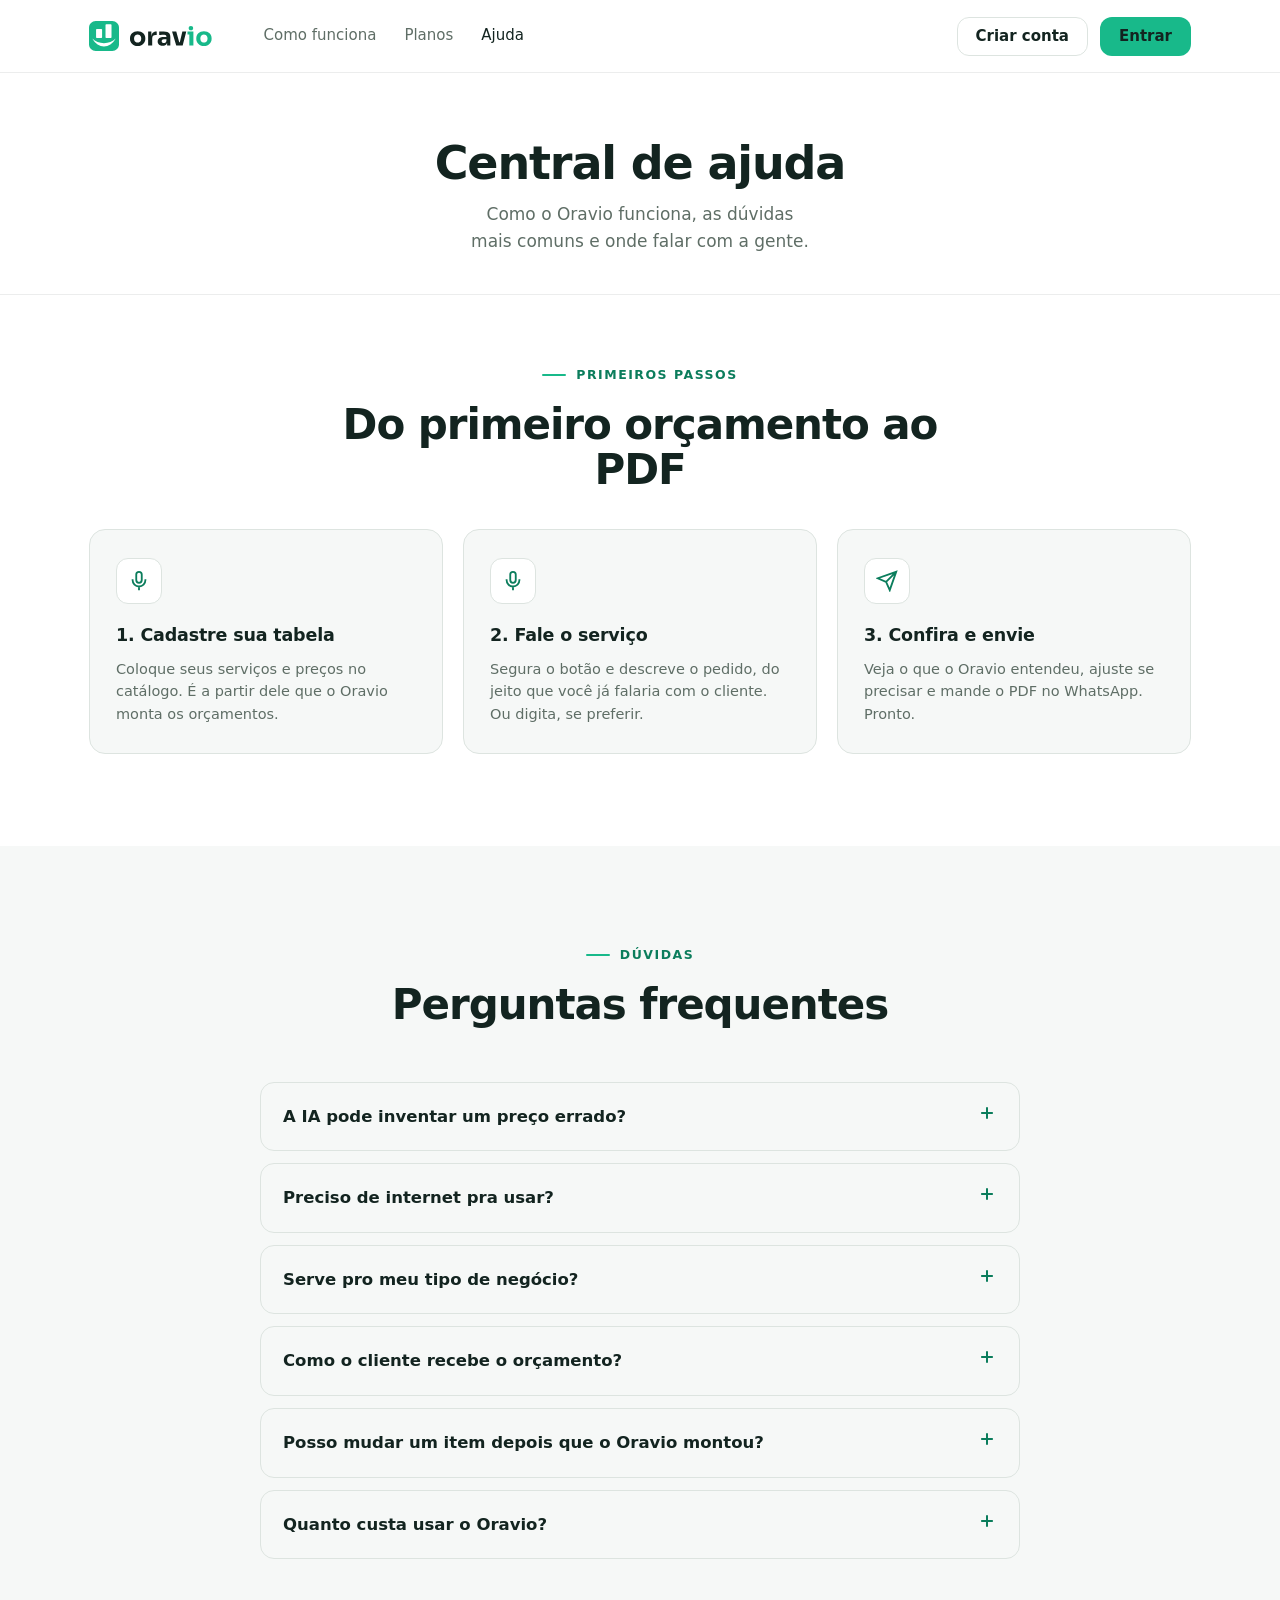
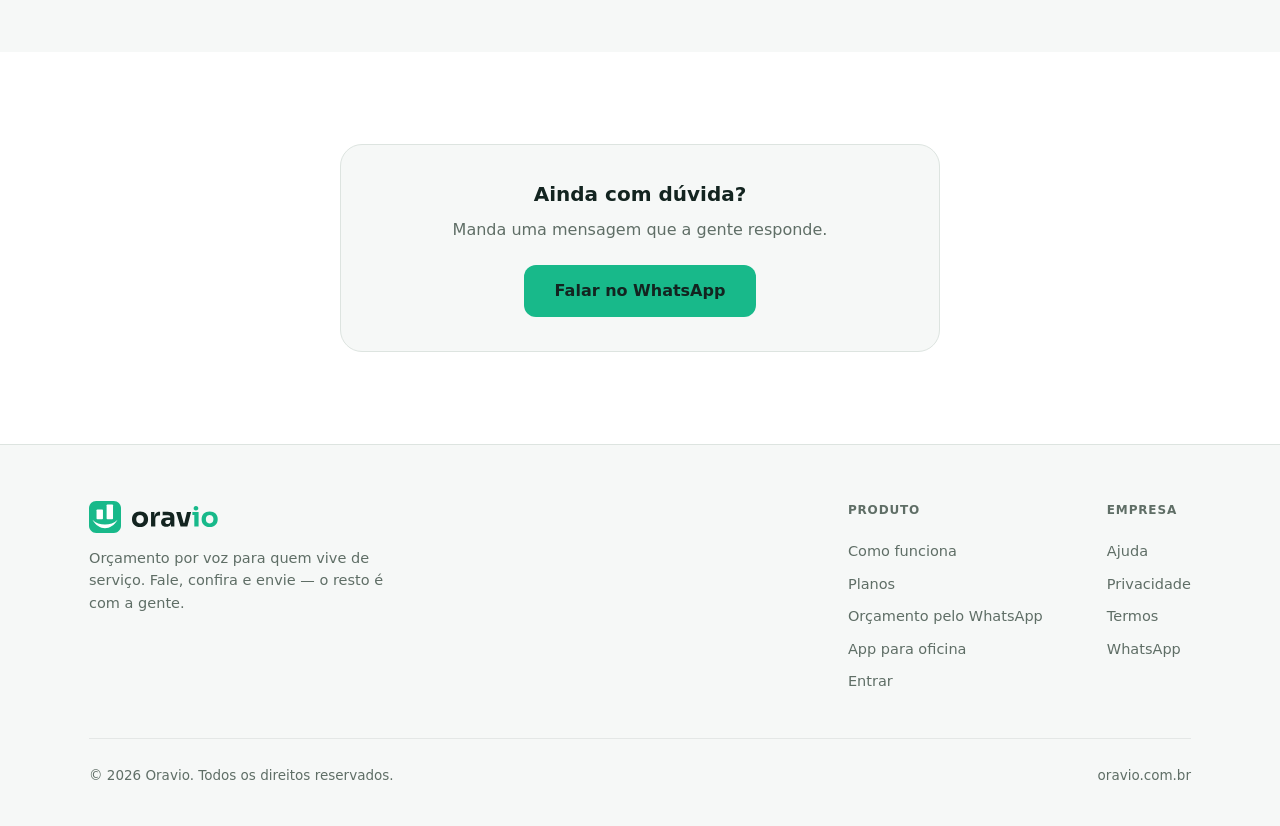
==== ajuda.html @ 2594b2bf "Guia 2: app de orçamento para oficina mecânica Segundo artigo, mirando a busca "app de orçamento par" ====
<!DOCTYPE html>
<html lang="pt-BR">
<head>
<meta charset="UTF-8">
<meta name="viewport" content="width=device-width, initial-scale=1.0">
<title>Ajuda — Oravio</title>
<link rel="icon" href="/favicon.ico" sizes="48x48">
<link rel="icon" href="/favicon.svg" type="image/svg+xml">
<link rel="apple-touch-icon" href="/apple-touch-icon.png">
<meta name="color-scheme" content="light dark">
<meta name="theme-color" content="#ffffff" media="(prefers-color-scheme: light)">
<meta name="theme-color" content="#0b100e" media="(prefers-color-scheme: dark)">
<meta name="description" content="Central de ajuda do Oravio: como funciona, dúvidas comuns e como falar com a gente.">
<meta property="og:title" content="Ajuda — Oravio">
<meta property="og:description" content="Como funciona, dúvidas comuns e como falar com a gente.">
<meta property="og:url" content="https://oravio.com.br/ajuda.html">
<meta property="og:type" content="website">
<meta property="og:locale" content="pt_BR">
<meta property="og:site_name" content="Oravio">
<meta property="og:image" content="https://oravio.com.br/og-oravio.jpg?v=4">
<meta property="og:image:type" content="image/jpeg">
<meta property="og:image:width" content="1200">
<meta property="og:image:height" content="630">
<meta property="og:image:alt" content="Oravio: seu orçamento pronto antes do cliente ir embora. Ao lado, o app no celular e no notebook">
<meta name="twitter:card" content="summary_large_image">
<link rel="canonical" href="https://oravio.com.br/ajuda.html">
<link rel="preload" href="fonts/sora-latin.woff2" as="font" type="font/woff2" crossorigin>
<link rel="stylesheet" href="estilo.css">
<!-- Medição de visitas (Umami, sem cookies). O ID não é segredo. Toques nos botões: medicao.js. -->
<script defer src="https://cloud.umami.is/script.js" data-website-id="9f0b3a62-4182-475e-bf6d-a09412da9a50" data-domains="oravio.com.br,www.oravio.com.br"></script>
</head>
<body>
<header class="nav">
  <div class="wrap nav-inner">
    <a href="index.html" class="brand" aria-label="Oravio"><svg width="30" height="30" viewBox="0 0 512 512" aria-hidden="true"><path d="M 115.2 0 L 396.8 0 C 460.5056 0 512 51.4944 512 115.2 L 512 396.8 C 512 460.5056 460.5056 512 396.8 512 L 115.2 512 C 51.4944 512 0 460.5056 0 396.8 L 0 115.2 C 0 51.4944 51.4944 0 115.2 0 Z" fill="#18b98a"></path><rect x="120.7" y="137.2" width="102.6" height="153.6" rx="12" fill="#ffffff"></rect><rect x="281.8" y="54.5" width="102.6" height="236.2" rx="12" fill="#ffffff"></rect><path d="M56 299 C156 480 356 480 456 299 C356 404 156 404 56 299 Z" fill="#ffffff"></path></svg> <svg viewBox="77 465 248.181 60.823" width="81.6" height="20" fill="none" aria-hidden="true"><path d="M100.233 480.592C103.887 480.592 107.129 481.184 109.959 482.367C112.841 483.499 115.285 485.068 117.292 487.075C119.299 489.082 120.842 491.424 121.923 494.1C123.003 496.724 123.544 499.503 123.544 502.436V504.211C123.544 507.093 123.029 509.846 122 512.471C120.971 515.043 119.453 517.333 117.446 519.34C115.491 521.347 113.072 522.942 110.19 524.126C107.309 525.258 103.99 525.823 100.233 525.823C96.5285 525.823 93.2351 525.258 90.3535 524.126C87.4719 522.942 85.0274 521.347 83.0205 519.34C81.0653 517.333 79.5731 515.043 78.5439 512.471C77.5148 509.846 77 507.093 77 504.211V502.436C77 499.503 77.5148 496.724 78.5439 494.1C79.6246 491.424 81.168 489.082 83.1748 487.075C85.2331 485.068 87.7034 483.499 90.585 482.367C93.4666 481.184 96.6828 480.592 100.233 480.592ZM100.233 491.012C97.9693 491.012 96.0138 491.552 94.3672 492.633C92.7205 493.713 91.4598 495.181 90.585 497.033C89.7617 498.834 89.3496 500.944 89.3496 503.362C89.3496 505.626 89.7617 507.685 90.585 509.537C91.4083 511.39 92.6434 512.83 94.29 513.859C95.9367 514.889 97.9178 515.403 100.233 515.403C102.652 515.403 104.659 514.889 106.254 513.859C107.849 512.83 109.059 511.39 109.882 509.537C110.757 507.685 111.194 505.626 111.194 503.362C111.194 500.944 110.757 498.834 109.882 497.033C109.007 495.181 107.746 493.713 106.1 492.633C104.504 491.552 102.549 491.012 100.233 491.012Z" fill="currentColor" fill-rule="evenodd" clip-rule="evenodd"></path><path d="M179.71 481.363C184.032 481.363 187.661 481.981 190.594 483.216C193.578 484.451 195.842 486.329 197.386 488.851C198.929 491.321 199.701 494.511 199.701 498.422V524.357H189.898V516.205C189.554 517.292 189.117 518.285 188.586 519.186C187.454 521.192 185.859 522.736 183.801 523.816C181.794 524.897 179.324 525.438 176.391 525.438C173.355 525.437 170.679 524.897 168.363 523.816C166.099 522.736 164.324 521.192 163.037 519.186C161.751 517.127 161.107 514.683 161.107 511.853C161.107 508.765 161.906 506.243 163.501 504.288C165.096 502.281 167.334 500.815 170.216 499.889C173.097 498.911 176.416 498.422 180.173 498.422H187.814V498.268C187.814 496.106 187.3 494.486 186.271 493.405C185.241 492.325 183.595 491.784 181.331 491.784C180.199 491.784 178.706 491.81 176.854 491.861C175.001 491.913 173.097 491.99 171.142 492.093C169.186 492.196 167.411 492.298 165.816 492.401V481.981C167 481.879 168.389 481.776 169.984 481.673C171.579 481.57 173.226 481.492 174.924 481.44C176.622 481.389 178.218 481.363 179.71 481.363ZM180.096 505.292C177.934 505.292 176.262 505.832 175.078 506.913C173.946 507.942 173.381 509.357 173.381 511.158C173.381 512.856 173.946 514.246 175.078 515.326C176.262 516.355 177.934 516.87 180.096 516.87C181.485 516.87 182.72 516.638 183.801 516.175C184.933 515.66 185.859 514.811 186.579 513.628C187.299 512.444 187.712 510.798 187.814 508.688V505.292H180.096Z" fill="currentColor" fill-rule="evenodd" clip-rule="evenodd"></path><path d="M158.252 492.17H155.165C151.769 492.17 149.144 493.096 147.292 494.948C145.439 496.749 144.513 499.375 144.513 502.822V524.357H132.163V482.059H141.966V496.02C142.435 492.034 143.619 488.821 145.517 486.381C148.09 483.139 151.795 481.519 156.632 481.519H158.252V492.17Z" fill="currentColor"></path><path d="M226.687 514.091H228.513L236.287 482.059H248.174L237.213 524.357H217.607L204.949 482.059H217.685L226.687 514.091Z" fill="currentColor"></path><path d="M301.87 480.592C305.524 480.592 308.766 481.184 311.596 482.367C314.477 483.499 316.922 485.068 318.929 487.075C320.936 489.082 322.479 491.424 323.56 494.1C324.64 496.724 325.181 499.503 325.181 502.436V504.211C325.181 507.093 324.666 509.846 323.637 512.471C322.608 515.043 321.09 517.333 319.083 519.34C317.128 521.347 314.709 522.942 311.827 524.126C308.946 525.258 305.626 525.823 301.87 525.823C298.165 525.823 294.872 525.258 291.99 524.126C289.109 522.942 286.664 521.347 284.657 519.34C282.702 517.333 281.21 515.043 280.181 512.471C279.151 509.846 278.637 507.093 278.637 504.211V502.436C278.637 499.503 279.152 496.724 280.181 494.1C281.261 491.424 282.805 489.082 284.812 487.075C286.87 485.068 289.34 483.499 292.222 482.367C295.103 481.184 298.32 480.592 301.87 480.592ZM296.004 492.633C297.651 491.552 299.606 491.012 301.87 491.012C304.186 491.012 306.141 491.552 307.736 492.633C309.383 493.713 310.644 495.181 311.519 497.033C312.393 498.834 312.831 500.944 312.831 503.362C312.831 505.626 312.393 507.685 311.519 509.537C310.695 511.39 309.486 512.83 307.891 513.859C306.295 514.888 304.289 515.403 301.87 515.403C299.555 515.403 297.573 514.889 295.927 513.859C294.28 512.83 293.045 511.39 292.222 509.537C291.398 507.685 290.987 505.626 290.987 503.362C290.987 500.944 291.398 498.834 292.222 497.033C293.096 495.181 294.357 493.713 296.004 492.633Z" fill="#18b98a" fill-rule="evenodd" clip-rule="evenodd"></path><path d="M269.839 524.357H257.489V491.167H251.854V482.059H269.839V524.357Z" fill="#18b98a"></path><path d="M262.274 465C264.59 465 266.289 465.618 267.369 466.853C268.501 468.036 269.067 469.58 269.067 471.483C269.067 473.336 268.501 474.88 267.369 476.115C266.289 477.299 264.59 477.891 262.274 477.891C259.959 477.891 258.235 477.299 257.103 476.115C256.022 474.88 255.481 473.336 255.481 471.483C255.482 469.58 256.022 468.036 257.103 466.853C258.235 465.618 259.959 465 262.274 465Z" fill="#18b98a"></path></svg></a>
    <nav class="nav-links" aria-label="Principal">
      <a href="index.html#passos">Como funciona</a>
      <a href="planos.html">Planos</a>
      <a href="ajuda.html" aria-current="page">Ajuda</a>
    </nav>
    <div class="nav-cta">
      <a data-track="cta-signup" href="https://app.oravio.com.br/cadastro" class="btn btn-ghost nav-criar">Criar conta</a>
      <a href="https://app.oravio.com.br" class="btn btn-primary">Entrar</a>
      <button class="hamburger" id="ham" aria-label="Abrir menu"><span></span><span></span><span></span></button>
    </div>
  </div>
  <!-- Mesmo menu da página principal. O "Criar conta" fica no fim dele porque aqui,
       diferente da principal, não há botão de cadastro no meio da página. -->
  <div class="mobile-menu" id="mob">
    <a href="index.html#passos">Como funciona</a>
    <a href="planos.html">Planos</a>
    <a href="ajuda.html">Ajuda</a>
    <a href="https://app.oravio.com.br/privacidade">Privacidade</a>
    <a href="https://app.oravio.com.br/termos">Termos</a>
    <a data-track="cta-signup" href="https://app.oravio.com.br/cadastro" class="btn btn-primary">Criar conta</a>
  </div>
</header>
<section class="page-top">
  <div class="wrap">
    <h1>Central de ajuda</h1>
    <p>Como o Oravio funciona, as dúvidas mais comuns e onde falar com a gente.</p>
  </div>
</section>

<section class="band" style="padding-top:6.4rem">
  <div class="wrap">
    <div class="band-head" style="margin-bottom:3.6rem">
      <span class="kicker">Primeiros passos</span>
      <h2>Do primeiro orçamento ao PDF</h2>
    </div>
    <div class="features">
      <div class="feat">
        <div class="ic"><svg width="22" height="22" viewBox="0 0 24 24" fill="none" stroke="currentColor" stroke-width="2"><path d="M12 2a3 3 0 0 0-3 3v6a3 3 0 0 0 6 0V5a3 3 0 0 0-3-3z"/><path d="M19 10v1a7 7 0 0 1-14 0v-1M12 18v4"/></svg></div>
        <h3>1. Cadastre sua tabela</h3>
        <p>Coloque seus serviços e preços no catálogo. É a partir dele que o Oravio monta os orçamentos.</p>
      </div>
      <div class="feat">
        <div class="ic"><svg width="22" height="22" viewBox="0 0 24 24" fill="none" stroke="currentColor" stroke-width="2"><path d="M12 2a3 3 0 0 0-3 3v6a3 3 0 0 0 6 0V5a3 3 0 0 0-3-3z"/><path d="M19 10v1a7 7 0 0 1-14 0v-1M12 18v4"/></svg></div>
        <h3>2. Fale o serviço</h3>
        <p>Segura o botão e descreve o pedido, do jeito que você já falaria com o cliente. Ou digita, se preferir.</p>
      </div>
      <div class="feat">
        <div class="ic"><svg width="22" height="22" viewBox="0 0 24 24" fill="none" stroke="currentColor" stroke-width="2"><path d="M22 2 11 13M22 2l-7 20-4-9-9-4z"/></svg></div>
        <h3>3. Confira e envie</h3>
        <p>Veja o que o Oravio entendeu, ajuste se precisar e mande o PDF no WhatsApp. Pronto.</p>
      </div>
    </div>
  </div>
</section>

<section class="band" style="background:var(--surface-alt);border-top:1px solid var(--surface-alt);border-bottom:1px solid var(--surface-alt)">
  <div class="wrap">
    <div class="band-head">
      <span class="kicker">Dúvidas</span>
      <h2>Perguntas frequentes</h2>
    </div>
    <div class="faq">
      <details>
        <summary>A IA pode inventar um preço errado?<span class="chev"><svg width="20" height="20" viewBox="0 0 24 24" fill="none" stroke="currentColor" stroke-width="2.4"><path d="M12 5v14M5 12h14"/></svg></span></summary>
        <div class="ans">Não. O Oravio só usa os valores da sua tabela de preços. Ele casa cada item do que você falou com o que está cadastrado — e mostra tudo pra você conferir antes de salvar. O preço quem manda é você.</div>
      </details>
      <details>
        <summary>Preciso de internet pra usar?<span class="chev"><svg width="20" height="20" viewBox="0 0 24 24" fill="none" stroke="currentColor" stroke-width="2.4"><path d="M12 5v14M5 12h14"/></svg></span></summary>
        <div class="ans">Dá pra montar e salvar o orçamento mesmo sem sinal — por exemplo, na casa do cliente. Quando a internet volta, o Oravio sincroniza sozinho.</div>
      </details>
      <details>
        <summary>Serve pro meu tipo de negócio?<span class="chev"><svg width="20" height="20" viewBox="0 0 24 24" fill="none" stroke="currentColor" stroke-width="2.4"><path d="M12 5v14M5 12h14"/></svg></span></summary>
        <div class="ans">Se você faz orçamento com tabela de preços, serve. Locação, oficina, clínica, salão, assistência técnica e por aí vai — o Oravio não é preso a um único ramo.</div>
      </details>
      <details>
        <summary>Como o cliente recebe o orçamento?<span class="chev"><svg width="20" height="20" viewBox="0 0 24 24" fill="none" stroke="currentColor" stroke-width="2.4"><path d="M12 5v14M5 12h14"/></svg></span></summary>
        <div class="ans">De dois jeitos, e você escolhe: um PDF com a logo e os dados do seu negócio, pronto pra mandar no WhatsApp — ou um link que ele abre direto no navegador, sem instalar nada. Nada de print de tela. Se você cadastrar sua chave PIX, os dois já levam o QR Code pra ele pagar. E pelo link ele aceita o orçamento ali mesmo; você vê no app quando ele abriu e quando aceitou.</div>
      </details>
      <details>
        <summary>Posso mudar um item depois que o Oravio montou?<span class="chev"><svg width="20" height="20" viewBox="0 0 24 24" fill="none" stroke="currentColor" stroke-width="2.4"><path d="M12 5v14M5 12h14"/></svg></span></summary>
        <div class="ans">Pode. Dá pra corrigir a quantidade, trocar um item ou dar um desconto ali mesmo, na conversa, sem refazer o orçamento do zero.</div>
      </details>
      <details>
        <summary>Quanto custa usar o Oravio?<span class="chev"><svg width="20" height="20" viewBox="0 0 24 24" fill="none" stroke="currentColor" stroke-width="2.4"><path d="M12 5v14M5 12h14"/></svg></span></summary>
        <div class="ans">Para começar, nada: toda conta nova tem 7 dias de teste do plano Profissional, sem cartão. Depois, a conta passa para o plano Grátis, que tem limites menores, e nada é apagado. Os preços e limites de cada plano estão na página de <a href="planos.html">planos</a>.</div>
      </details>
    </div>
  </div>
</section>

<section class="band">
  <div class="wrap">
    <div class="help-contact">
      <h3>Ainda com dúvida?</h3>
      <p>Manda uma mensagem que a gente responde.</p>
      <a data-track="whatsapp" href="https://wa.me/558688197951?text=Oi%21%20Tenho%20uma%20d%C3%BAvida%20sobre%20o%20Oravio." class="btn btn-primary btn-lg">Falar no WhatsApp</a>
    </div>
  </div>
</section>
<footer>
  <div class="wrap">
    <div class="foot-grid">
      <div class="foot-brand">
        <a href="index.html" class="brand"><svg width="32" height="32" viewBox="0 0 512 512" aria-hidden="true"><path d="M 115.2 0 L 396.8 0 C 460.5056 0 512 51.4944 512 115.2 L 512 396.8 C 512 460.5056 460.5056 512 396.8 512 L 115.2 512 C 51.4944 512 0 460.5056 0 396.8 L 0 115.2 C 0 51.4944 51.4944 0 115.2 0 Z" fill="#18b98a"></path><rect x="120.7" y="137.2" width="102.6" height="153.6" rx="12" fill="#ffffff"></rect><rect x="281.8" y="54.5" width="102.6" height="236.2" rx="12" fill="#ffffff"></rect><path d="M56 299 C156 480 356 480 456 299 C356 404 156 404 56 299 Z" fill="#ffffff"></path></svg> <svg viewBox="77 465 248.181 60.823" width="85.7" height="21" fill="none" aria-hidden="true"><path d="M100.233 480.592C103.887 480.592 107.129 481.184 109.959 482.367C112.841 483.499 115.285 485.068 117.292 487.075C119.299 489.082 120.842 491.424 121.923 494.1C123.003 496.724 123.544 499.503 123.544 502.436V504.211C123.544 507.093 123.029 509.846 122 512.471C120.971 515.043 119.453 517.333 117.446 519.34C115.491 521.347 113.072 522.942 110.19 524.126C107.309 525.258 103.99 525.823 100.233 525.823C96.5285 525.823 93.2351 525.258 90.3535 524.126C87.4719 522.942 85.0274 521.347 83.0205 519.34C81.0653 517.333 79.5731 515.043 78.5439 512.471C77.5148 509.846 77 507.093 77 504.211V502.436C77 499.503 77.5148 496.724 78.5439 494.1C79.6246 491.424 81.168 489.082 83.1748 487.075C85.2331 485.068 87.7034 483.499 90.585 482.367C93.4666 481.184 96.6828 480.592 100.233 480.592ZM100.233 491.012C97.9693 491.012 96.0138 491.552 94.3672 492.633C92.7205 493.713 91.4598 495.181 90.585 497.033C89.7617 498.834 89.3496 500.944 89.3496 503.362C89.3496 505.626 89.7617 507.685 90.585 509.537C91.4083 511.39 92.6434 512.83 94.29 513.859C95.9367 514.889 97.9178 515.403 100.233 515.403C102.652 515.403 104.659 514.889 106.254 513.859C107.849 512.83 109.059 511.39 109.882 509.537C110.757 507.685 111.194 505.626 111.194 503.362C111.194 500.944 110.757 498.834 109.882 497.033C109.007 495.181 107.746 493.713 106.1 492.633C104.504 491.552 102.549 491.012 100.233 491.012Z" fill="currentColor" fill-rule="evenodd" clip-rule="evenodd"></path><path d="M179.71 481.363C184.032 481.363 187.661 481.981 190.594 483.216C193.578 484.451 195.842 486.329 197.386 488.851C198.929 491.321 199.701 494.511 199.701 498.422V524.357H189.898V516.205C189.554 517.292 189.117 518.285 188.586 519.186C187.454 521.192 185.859 522.736 183.801 523.816C181.794 524.897 179.324 525.438 176.391 525.438C173.355 525.437 170.679 524.897 168.363 523.816C166.099 522.736 164.324 521.192 163.037 519.186C161.751 517.127 161.107 514.683 161.107 511.853C161.107 508.765 161.906 506.243 163.501 504.288C165.096 502.281 167.334 500.815 170.216 499.889C173.097 498.911 176.416 498.422 180.173 498.422H187.814V498.268C187.814 496.106 187.3 494.486 186.271 493.405C185.241 492.325 183.595 491.784 181.331 491.784C180.199 491.784 178.706 491.81 176.854 491.861C175.001 491.913 173.097 491.99 171.142 492.093C169.186 492.196 167.411 492.298 165.816 492.401V481.981C167 481.879 168.389 481.776 169.984 481.673C171.579 481.57 173.226 481.492 174.924 481.44C176.622 481.389 178.218 481.363 179.71 481.363ZM180.096 505.292C177.934 505.292 176.262 505.832 175.078 506.913C173.946 507.942 173.381 509.357 173.381 511.158C173.381 512.856 173.946 514.246 175.078 515.326C176.262 516.355 177.934 516.87 180.096 516.87C181.485 516.87 182.72 516.638 183.801 516.175C184.933 515.66 185.859 514.811 186.579 513.628C187.299 512.444 187.712 510.798 187.814 508.688V505.292H180.096Z" fill="currentColor" fill-rule="evenodd" clip-rule="evenodd"></path><path d="M158.252 492.17H155.165C151.769 492.17 149.144 493.096 147.292 494.948C145.439 496.749 144.513 499.375 144.513 502.822V524.357H132.163V482.059H141.966V496.02C142.435 492.034 143.619 488.821 145.517 486.381C148.09 483.139 151.795 481.519 156.632 481.519H158.252V492.17Z" fill="currentColor"></path><path d="M226.687 514.091H228.513L236.287 482.059H248.174L237.213 524.357H217.607L204.949 482.059H217.685L226.687 514.091Z" fill="currentColor"></path><path d="M301.87 480.592C305.524 480.592 308.766 481.184 311.596 482.367C314.477 483.499 316.922 485.068 318.929 487.075C320.936 489.082 322.479 491.424 323.56 494.1C324.64 496.724 325.181 499.503 325.181 502.436V504.211C325.181 507.093 324.666 509.846 323.637 512.471C322.608 515.043 321.09 517.333 319.083 519.34C317.128 521.347 314.709 522.942 311.827 524.126C308.946 525.258 305.626 525.823 301.87 525.823C298.165 525.823 294.872 525.258 291.99 524.126C289.109 522.942 286.664 521.347 284.657 519.34C282.702 517.333 281.21 515.043 280.181 512.471C279.151 509.846 278.637 507.093 278.637 504.211V502.436C278.637 499.503 279.152 496.724 280.181 494.1C281.261 491.424 282.805 489.082 284.812 487.075C286.87 485.068 289.34 483.499 292.222 482.367C295.103 481.184 298.32 480.592 301.87 480.592ZM296.004 492.633C297.651 491.552 299.606 491.012 301.87 491.012C304.186 491.012 306.141 491.552 307.736 492.633C309.383 493.713 310.644 495.181 311.519 497.033C312.393 498.834 312.831 500.944 312.831 503.362C312.831 505.626 312.393 507.685 311.519 509.537C310.695 511.39 309.486 512.83 307.891 513.859C306.295 514.888 304.289 515.403 301.87 515.403C299.555 515.403 297.573 514.889 295.927 513.859C294.28 512.83 293.045 511.39 292.222 509.537C291.398 507.685 290.987 505.626 290.987 503.362C290.987 500.944 291.398 498.834 292.222 497.033C293.096 495.181 294.357 493.713 296.004 492.633Z" fill="#18b98a" fill-rule="evenodd" clip-rule="evenodd"></path><path d="M269.839 524.357H257.489V491.167H251.854V482.059H269.839V524.357Z" fill="#18b98a"></path><path d="M262.274 465C264.59 465 266.289 465.618 267.369 466.853C268.501 468.036 269.067 469.58 269.067 471.483C269.067 473.336 268.501 474.88 267.369 476.115C266.289 477.299 264.59 477.891 262.274 477.891C259.959 477.891 258.235 477.299 257.103 476.115C256.022 474.88 255.481 473.336 255.481 471.483C255.482 469.58 256.022 468.036 257.103 466.853C258.235 465.618 259.959 465 262.274 465Z" fill="#18b98a"></path></svg></a>
        <p>Orçamento por voz para quem vive de serviço. Fale, confira e envie — o resto é com a gente.</p>
      </div>
      <div class="foot-cols">
        <div class="foot-col">
          <h4>Produto</h4>
          <a href="index.html#passos">Como funciona</a>
          <a href="planos.html">Planos</a>
          <a href="orcamento-oficina-whatsapp.html">Orçamento pelo WhatsApp</a>
          <a href="app-orcamento-oficina-mecanica.html">App para oficina</a>
          <a href="https://app.oravio.com.br">Entrar</a>
        </div>
        <div class="foot-col">
          <h4>Empresa</h4>
          <a href="ajuda.html">Ajuda</a>
          <a href="https://app.oravio.com.br/privacidade">Privacidade</a>
          <a href="https://app.oravio.com.br/termos">Termos</a>
          <a href="#" data-cookies-abrir hidden>Cookies</a>
          <a data-track="whatsapp" href="https://wa.me/558688197951?text=Oi%21%20Tenho%20uma%20d%C3%BAvida%20sobre%20o%20Oravio.">WhatsApp</a>
        </div>
      </div>
    </div>
    <div class="foot-bottom">
      <span>© 2026 Oravio. Todos os direitos reservados.</span>
      <span>oravio.com.br</span>
    </div>
  </div>
</footer>
<script>
  /* O menu do topo. Sem este script o botão aparecia, mas tocar nele não
     fazia nada — estas páginas não tinham script nenhum. */
  var ham=document.getElementById('ham'), mob=document.getElementById('mob');
  ham.addEventListener('click',function(){ham.classList.toggle('open');mob.classList.toggle('show');});
  mob.querySelectorAll('a').forEach(function(a){a.addEventListener('click',function(){ham.classList.remove('open');mob.classList.remove('show');});});
</script>
<script src="suporte.js" defer></script>
<script src="medicao.js" defer></script>
<script src="rastreio.js" defer></script>
</body>
</html>
---- estilo.css ----
/* ============================================================
     ORAVIO — landing v4 (três passos)
     Tokens do app (src/app/globals.css) · Sora nos títulos, fonte do sistema no texto
     Emoção-alvo: ALÍVIO
       #18b98a = verde da MARCA (símbolo + "io")
       verde de AÇÃO: #18b98a no claro, #2de0ac no escuro
     Sem gradiente colorido, sem neon, sem sombra colorida.

     O índice é: herói → passo 1 Fale → passo 2 Confira → passo 3 Envie → CTA.
     Cada afirmação do produto mora em UM passo só; foi assim que a repetição
     da v3 (sete "sem custo", quatro "não inventa preço") deixou de existir.

     .band / .band-head / .kicker / .features / .feat / .faq continuam aqui
     porque ajuda.html usa — não são sobra do índice.
     ============================================================ */
  /* A PÁGINA SEGUE O APARELHO. O claro é o padrão (navegador sem preferência também
     cai nele) e o escuro entra pela media query logo abaixo: a landing não tem botão
     de tema, então existe UM mecanismo só, o do sistema. O app é diferente (troca por
     classe `.dark`, porque lá a pessoa pode escolher o contrário do aparelho).

     Os valores vêm do bloco claro/escuro de src/app/globals.css. Os nomes aqui são do
     PAPEL na página, não do token do app:
       --bg           a página                       (app: --color-card no claro, --color-bg no escuro)
       --surface      cartão, balão, caixa           (--color-sidebar / --color-card)
       --surface-alt  rodapé e faixas secundárias    (--color-sidebar)
       --superficie   o que flutua: menu e diálogo   (--color-superficie)
     O claro é BRANCO e não o #e9edeb do app, de propósito: o verde de texto do app
     (#0b7d5c) mede 5,12:1 sobre branco e só 4,33:1 sobre #e9edeb — o app nunca o põe
     direto naquele cinza (lá o texto fica em cartão branco), a landing põe. Branco é
     também o "claro" que o Instagram da marca já usa (docs/marketing-instagram.md).

     VERDE EM DOIS PAPÉIS: --green é PREENCHIMENTO (botão, selo, fio, ponto) e
     --green-text é TEXTO e ÍCONE. No escuro são o mesmo #2de0ac; no claro o verde de
     preenchimento (#18b98a) não passa como texto (2,4:1 sobre branco), então o texto
     usa o --color-mint-text do app (#0b7d5c). Cor de texto verde NUNCA usa --green. */
  :root{
    color-scheme:light;
    --bg:#ffffff; --surface:#f6f8f7; --surface-alt:#f6f8f7; --superficie:#ffffff;
    --line:#dde4e0; --line-suave:rgba(19,36,32,.08); --line-forte:#b4c0ba; --trilho:#c9d2cd;
    --green:#18b98a; --green-text:#0b7d5c; --brand:#18b98a; --green-fill:#e6f7f1; --on-green:#132420;
    --glow:#9fe3c8;
    --text:#132420; --muted:#5f6e66;
    --amber:#965d00; --amber-lavado:#fdf1de; --amber-borda:rgba(232,147,15,.45);
    --eyebrow-bg:#e6f7f1; --eyebrow-borda:rgba(24,185,138,.38);
    --anel:rgba(24,185,138,.2);
    --grade:rgba(19,36,32,.05);
    --nav-fundo:rgba(255,255,255,.84);
    --app-bg:#e9edeb;
    --radius:1.6rem; --radius-lg:2.2rem; --maxw:115rem;
    --shadow:0 4rem 9rem -3rem rgba(19,36,32,.34);
    --shadow-sm:0 1.8rem 4rem -1.8rem rgba(19,36,32,.3);
    --shadow-card:0 2.4rem 6rem -2.8rem rgba(19,36,32,.3);
    /* A sombra do aviso "Carla aceitou", dentro da tela do aparelho (o laço do topo). */
    --sombra-aviso:0 .8rem 2.4rem -.8rem rgba(19,36,32,.28);
    --ease-out:cubic-bezier(.23,1,.32,1); --ease-in-out:cubic-bezier(.77,0,.175,1);
    /* O coral do "gravando" do app: vermelho só aparece quando o microfone está aberto.
       Hoje pinta só o relógio da gravação no laço do topo, na cor exata que o app usa ali
       (medida na captura): é a tela do app desenhada, não texto da página. */
    --rec:#e35b5b;
    /* Texto que a página deixa mais fraco por opacidade (rótulos do rodapé, notas). No
       escuro funciona; no claro o apagado (#5f6e66) já está no limite de 4,5:1 e qualquer
       opacidade o reprova — por isso lá os dois valem 1. */
    --esmaecer-forte:1; --esmaecer:1;
    /* O corpo do aparelho (moldura em CSS, ver .fone). Grafite nos dois temas; o contorno
       interno é o que desenha a silhueta quando a página também é escura. */
    --fone-corpo:#0f1513; --fone-contorno:rgba(255,255,255,.14);
    --fone-sombra:0 3rem 5rem -2rem rgba(19,36,32,.4);
    /* A câmera do aparelho é peça física: igual nos dois temas. */
    --fone-camera:#060908; --fone-lente:#1c2622;
    /* Os três aparelhos da caixa final (.aparelhos). São MATERIAL, não tema: a moldura é grafite
       fosco e a base do notebook é alumínio cinza neutro (sem verde nenhum). O que muda com o
       tema é a luz da cena: no escuro o alumínio fica menos iluminado, a sombra mais densa e
       entra um contorno verde bem fraco (--ap-aro) que impede os aparelhos de sumirem no fundo. */
    --ap-moldura-a:#2d3433; --ap-moldura-b:#0f1413;
    --ap-luz:rgba(255,255,255,.7);
    --ap-alu-1:#eef0f1; --ap-alu-2:#d0d4d6; --ap-alu-3:#a4a9ac; --ap-alu-4:#8a8f93;
    --ap-sombra-contato:rgba(12,22,19,.72); --ap-sombra-larga:rgba(19,36,32,.26);
    --ap-aro:rgba(19,36,32,.22); --ap-brilho:transparent;
    --ap-barra:#132420;
    /* PROFUNDIDADE: o que está atrás (notebook, tablet) perde um pouco de contraste, como com ar no meio;
       o celular, na frente, projeta sombra sobre eles. */
    --ap-recuo:contrast(.94) brightness(1.025); --ap-recuo-meio:contrast(.97) brightness(1.012);
    --ap-sombra-frente:rgba(12,24,21,.36);
    /* A LUZ DO FUNDO: o que separa os aparelhos da caixa. No claro, as telas brancas se
       misturavam com o fundo quase branco, então a luz ESCURECE de leve atrás do conjunto; no
       escuro, as molduras pretas sumiam, então a luz CLAREIA. Dois halos: um mais firme no meio
       (onde está o notebook) e um largo e fraco, para a transição não parecer holofote. A queda do firme é SUAVIZADA (vários pontos de parada
       numa curva): num degradê linear até zero o olho enxerga o contorno do halo. ATENÇÃO: o raio
       vertical x o ponto onde o degradê zera tem que caber na caixa (.aparelhos::after, inset
       -8% / -6%); se passar, o degradê é cortado e aparece uma borda reta no topo ou embaixo. */
    --ap-fundo:radial-gradient(ellipse 50% 54% at 48% 50%,rgba(19,36,32,.21),rgba(19,36,32,.185) 17%,rgba(19,36,32,.13) 36%,rgba(19,36,32,.067) 53%,rgba(19,36,32,.021) 65%,transparent 72%),radial-gradient(ellipse 84% 60% at 50% 52%,rgba(19,36,32,.08),transparent 76%);
    /* Contorno de 1px das imagens (better-ui): preto puro a 10% no claro, branco puro no escuro. */
    --contorno-img:oklch(0 0 0 / .1);
    /* O mascote (o guia do trilho): bochecha corada (--color-bochecha do app, igual nos dois
       temas, porque a marca não segue tema) e os brilhos e a faísca (--color-amber do app). */
    --bochecha:#ff7a93; --brilho:#e8930f;
    /* A mesma cadeia do --font-sans do app; a Sora só entra nos títulos. */
    --font-sans:-apple-system,BlinkMacSystemFont,system-ui,"Segoe UI",Roboto,"Helvetica Neue","Noto Sans",Arial,sans-serif,"Apple Color Emoji","Segoe UI Emoji","Segoe UI Symbol","Noto Color Emoji";
    --font-titulo:'Sora',var(--font-sans);
  }
  @media (prefers-color-scheme:dark){
    :root{
      color-scheme:dark;
      --bg:#0b100e; --surface:#1a2420; --surface-alt:#121a16; --superficie:#1e2824;
      --line:#2d3d37; --line-suave:rgba(45,61,55,.6); --line-forte:#3d514a; --trilho:#3d514a;
      --green:#2de0ac; --green-text:#2de0ac; --green-fill:#0f3629;
      --glow:#134335;
      --text:#eef3f0; --muted:#9fb0a8;
      --amber:#f4b24a; --amber-lavado:rgba(244,178,74,.12); --amber-borda:rgba(244,178,74,.35);
      --eyebrow-bg:rgba(45,224,172,.09); --eyebrow-borda:rgba(45,224,172,.24);
      --anel:rgba(45,224,172,.12);
      --grade:rgba(120,150,140,.06);
      --nav-fundo:rgba(11,16,14,.82);
      --app-bg:#0b100e;
      --shadow:0 4rem 9rem -3rem rgba(0,0,0,.75);
      --shadow-sm:0 1.8rem 4rem -1.8rem rgba(0,0,0,.55);
      --shadow-card:0 2.4rem 6rem -2.8rem rgba(0,0,0,.7);
      --sombra-aviso:0 .8rem 2.4rem -.8rem rgba(0,0,0,.6);
      --rec:#ff7a7a;
      --esmaecer-forte:.75; --esmaecer:.8;
      --fone-contorno:rgba(238,243,240,.22);
      --fone-sombra:0 3rem 5rem -2rem rgba(0,0,0,.6);
      --ap-moldura-a:#1c2422; --ap-moldura-b:#090c0b;
      --ap-luz:rgba(255,255,255,.62);
      --ap-alu-1:#8d9397; --ap-alu-2:#70767a; --ap-alu-3:#575c60; --ap-alu-4:#43474a;
      --ap-sombra-contato:rgba(0,0,0,.92); --ap-sombra-larga:rgba(0,0,0,.62);
      --ap-aro:rgba(45,224,172,.18); --ap-brilho:rgba(45,224,172,.07);
      --ap-barra:#eef3f0;
      --ap-recuo:contrast(.92) brightness(.86); --ap-recuo-meio:contrast(.96) brightness(.93);
      --ap-sombra-frente:rgba(0,0,0,.6);
      --ap-fundo:radial-gradient(ellipse 56% 55% at 49% 47%,rgba(125,188,162,.72),rgba(125,188,162,.63) 18%,rgba(125,188,162,.45) 38%,rgba(125,188,162,.23) 56%,rgba(125,188,162,.07) 68%,transparent 76%),radial-gradient(ellipse 88% 58% at 50% 52%,rgba(45,224,172,.11),transparent 80%);
      --contorno-img:oklch(1 0 0 / .1);
      --brilho:#f4b24a;
    }
  }
  /* Sora: SÓ nos títulos (é a fonte de que o logotipo foi desenhado e a que o Instagram
     usa nos títulos). Fica no próprio site, sem Google Fonts: um arquivo só, 25 KB, no
     lugar da Inter (47 KB) e de duas conexões a domínios do Google. Variável de 600 a 800
     e só o recorte latino (cobre ç, ã, é e a pontuação). O texto corrido é a fonte do
     sistema, a mesma cadeia do app (--font-sans): San Francisco no iPhone, Roboto no
     Android. Licença da Sora (SIL OFL 1.1) em fonts/Sora-OFL.txt. */
  @font-face{font-family:'Sora';font-style:normal;font-weight:600 800;font-display:swap;src:url(fonts/sora-latin.woff2) format('woff2');unicode-range:U+0000-00FF,U+0131,U+0152-0153,U+02BB-02BC,U+02C6,U+02DA,U+02DC,U+0304,U+0308,U+0329,U+2000-206F,U+20AC,U+2122,U+2191,U+2193,U+2212,U+2215,U+FEFF,U+FFFD}
  *{box-sizing:border-box;margin:0;padding:0}
  /* A RÉGUA DA PÁGINA. Todo tamanho aqui é `rem`, e 1rem = 10px — então
     `1.7rem` são 17px, conta de cabeça. Nada de `px` novo, fora linha de 1px:
     um valor em px fica parado quando a régua muda, e a proporção quebra.

     Até 1440px de largura a régua é fixa. Acima disso ela cresce devagar, até
     1,3× em 2400px, e a página inteira cresce junto, na mesma proporção — antes,
     num monitor largo, tudo parava em 1440 e virava uma faixa estreita no meio
     da tela. A segunda conta (a do `vh`) segura o crescimento quando a tela é
     larga mas baixa: sem ela, o monitor ultralargo de 1080p empurrava o palco
     do herói pra fora da primeira tela. */
  html{font-size:62.5%;font-size:clamp(62.5%, min(62.5% + (100vw - 1440px) * .003125, 62.5% + (100vh - 650px) * .005), 81.25%);scroll-behavior:smooth}
  body{font-family:var(--font-sans);font-size:1.6rem;background:var(--bg);color:var(--text);line-height:1.55;-webkit-font-smoothing:antialiased;overflow-x:hidden}
  /* Títulos em Sora; todo o resto herda a fonte do sistema do body. */
  h1,h2,h3{font-family:var(--font-titulo)}
  a{color:inherit;text-decoration:none}
  .wrap{max-width:var(--maxw);margin:0 auto;padding:0 2.4rem}
  /* `height:auto` é obrigatório junto dos atributos width/height do HTML: eles
     reservam o espaço da imagem antes de ela baixar (e evitam o salto da página),
     mas sem isto o `height` vira altura fixa e a imagem estica. */
  img{display:block;max-width:100%;height:auto}

  .brand{display:inline-flex;align-items:center;gap:1.1rem}
  .brand svg{flex:none;display:block}
  /* Ícones: o tamanho escrito no HTML (width/height) é em px e não acompanha a
     régua. Aqui cada tamanho usado na página ganha o seu par em rem. */
  svg[width="12"]{width:1.2rem;height:1.2rem}
  svg[width="14"]{width:1.4rem;height:1.4rem}
  svg[width="16"]{width:1.6rem;height:1.6rem}
  svg[width="20"]{width:2rem;height:2rem}
  svg[width="22"]{width:2.2rem;height:2.2rem}
  svg[width="30"]{width:3rem;height:3rem}
  svg[width="32"]{width:3.2rem;height:3.2rem}
  svg[width="81.6"]{width:8.16rem;height:2rem}
  svg[width="85.7"]{width:8.57rem;height:2.1rem}

  .btn{display:inline-flex;align-items:center;justify-content:center;gap:.8rem;font-family:inherit;font-weight:600;font-size:1.5rem;line-height:1;padding:1.4rem 2.2rem;border-radius:1.2rem;border:1px solid transparent;cursor:pointer;transition:transform .14s ease,border-color .2s ease,box-shadow .2s ease}
  .btn-primary{background:var(--green);color:var(--on-green);font-weight:700}
  .btn-primary:hover{transform:translateY(-1px);box-shadow:var(--shadow-sm)}
  .btn-primary:active{transform:translateY(0)}
  .btn-ghost{background:transparent;color:var(--text);border-color:var(--line)}
  .btn-ghost:hover{border-color:var(--green);color:var(--text)}
  .btn-lg{padding:1.7rem 3rem;font-size:1.6rem}
  .arrow{transition:transform .18s ease}
  .btn:hover .arrow{transform:translateX(.3rem)}

  /* Nav */
  header.nav{position:sticky;top:0;z-index:50;background:var(--nav-fundo);backdrop-filter:blur(1.4rem);border-bottom:1px solid var(--line-suave)}
  .nav-inner{display:flex;align-items:center;justify-content:space-between;height:7.2rem;position:relative}
  .nav-cta{display:flex;align-items:center;gap:1.2rem}
  .nav-cta .btn{padding:1.1rem 1.8rem;white-space:nowrap}
  .hamburger{display:block;background:none;border:1px solid var(--line-forte);border-radius:1rem;padding:.9rem;cursor:pointer}
  .hamburger span{display:block;width:2rem;height:.2rem;background:var(--text);margin:.4rem 0;border-radius:.2rem;transition:.25s}
  .hamburger.open span:nth-child(1){transform:translateY(.6rem) rotate(45deg)}
  .hamburger.open span:nth-child(2){opacity:0}
  .hamburger.open span:nth-child(3){transform:translateY(-.6rem) rotate(-45deg)}
  /* O ☰ é só do celular: o menu abre como faixa logo abaixo da barra, na largura toda. */
  .mobile-menu{display:none;flex-direction:column;background:var(--surface-alt);padding:1rem 2.4rem 2.2rem;overflow:hidden}
  /* `:not(.btn)`: o menu das páginas internas termina no botão da vaga, e estas
     regras de link, mais fortes, pintavam o texto dele de cinza sobre o verde. */
  .mobile-menu a:not(.btn){padding:1.3rem .6rem;color:var(--muted);font-weight:500;border-bottom:1px solid var(--line-suave);transition:color .15s ease}
  .mobile-menu a:not(.btn):hover{color:var(--text)}
  .mobile-menu .btn{margin-top:.8rem;width:100%}
  .mobile-menu.show{display:flex}
  /* No computador os links ficam à vista. Escondido atrás do ☰, o menu principal é achado
     bem menos vezes, e o efeito é maior no computador do que no celular (NN/g, "Hamburger
     Menus Hurt UX Metrics"). Privacidade e Termos ficam no rodapé, como em quase todo site.
     As páginas internas ganham o "Criar conta" na barra: lá ele só existia dentro do ☰.
     O ponto de quebra é onde a barra mais cheia (a das páginas internas) ainda cabe com folga. */
  .nav-links,.nav-cta .nav-criar{display:none}
  @media (min-width:761px){
    .hamburger,.mobile-menu.show{display:none}
    .nav-links{display:flex;align-items:center;gap:.4rem;margin-inline:4rem auto}
    .nav-links a{padding:.8rem 1.2rem;border-radius:1rem;font-size:1.5rem;font-weight:500;color:var(--muted);white-space:nowrap;transition:background .15s ease,color .15s ease}
    .nav-links a:hover{background:var(--surface-alt);color:var(--text)}
    .nav-links a[aria-current="page"]{color:var(--text)}
    .nav-links a:focus-visible{outline:.2rem solid var(--green-text);outline-offset:.2rem}
    .nav-cta .nav-criar{display:inline-flex}
  }

  /* Herói — centralizado. Em duas colunas, a coluna da direita competia com a
     promessa; aqui existe um caminho só: título, frase, botão. */
  .hero{padding:clamp(5.4rem,7.5vw,8.8rem) 0 0;position:relative;overflow:hidden;text-align:center}

/* ====== Malha sutil no fundo do herói ====== */
.hero::before{
  content:"";
  position:absolute; inset:0; z-index:0; pointer-events:none;
  background-image:
    linear-gradient(to right, var(--grade) 1px, transparent 1px),
    linear-gradient(to bottom, var(--grade) 1px, transparent 1px);
  background-size:4.8rem 4.8rem;
  -webkit-mask-image:radial-gradient(115% 80% at 50% -5%, #000 40%, transparent 92%);
          mask-image:radial-gradient(115% 80% at 50% -5%, #000 40%, transparent 92%);
  opacity:1;
}

  /* 90rem e não 82: é a largura em que o título cabe em DUAS linhas no
     computador ("Seu orçamento pronto / antes do cliente ir embora."). Com 82,
     ele virava três justo nas telas de notebook, onde falta altura. */
  .hero-inner{position:relative;z-index:1;max-width:90rem}
  .eyebrow{display:inline-flex;align-items:center;gap:.9rem;color:var(--green-text);font-size:1.35rem;font-weight:600;background:var(--eyebrow-bg);border:1px solid var(--eyebrow-borda);padding:.7rem 1.4rem;border-radius:10rem;margin-bottom:2.2rem}
  .eyebrow .d{width:.7rem;height:.7rem;border-radius:50%;background:var(--green)}
  /* Centralizado aguenta corpo maior que o alinhado à esquerda: o `max-width`
     encurta a linha, então o olho não se perde ao voltar pro começo.
     `text-wrap:balance` distribui as linhas do título em vez de deixar uma
     palavra órfã sozinha na última — em texto centralizado isso salta à vista. */
  /* Peso 700 nos títulos: é o da Sora no Instagram da marca. O 800, herdado da Inter,
     fechava as letras da Sora (mais larga) e as palavras quase se encostavam. */
  h1.hero-title{font-size:clamp(3.6rem,5.6vw,6.4rem);font-weight:700;line-height:1.03;letter-spacing:-.03em;margin-bottom:2.2rem;text-wrap:balance}
  /* A ABERTURA, só na primeira visita (a marca `abre` vem do <head>): o título entra palavra
     por palavra (60 ms entre uma e outra, ~0,9 s no total) e o resto do topo vem logo atrás.
     Nas outras visitas o topo entra inteiro, pelo .reveal. Se o script não partir o título,
     ele aparece sozinho em 2,5 s (`abre-falha`): sem isso, ficaria escondido para sempre. */
  .abre .hero-inner.reveal{opacity:1;transform:none}
  .abre .hero-title:not(.partido){opacity:0;animation:abre-falha 0s 2.5s forwards}
  .abre .hero-title .pal{display:inline-block;opacity:0;transform:translateY(.32em)}
  .abre .hero-inner.in .hero-title .pal{opacity:1;transform:none;transition:opacity .45s var(--ease-out),transform .6s var(--ease-out);transition-delay:calc(var(--i) * 60ms)}
  .abre .hero-inner>:not(.hero-title){opacity:0;transform:translateY(1.2rem)}
  .abre .hero-inner.in>:not(.hero-title){opacity:1;transform:none;transition:opacity .6s var(--ease-out) .5s,transform .6s var(--ease-out) .5s}
  @keyframes abre-falha{to{opacity:1}}
  .hero-sub{font-size:clamp(1.65rem,1.5vw,1.95rem);color:var(--muted);max-width:46ch;margin:0 auto 3.2rem;text-wrap:balance}
  .hero-cta{display:flex;align-items:center;justify-content:center;gap:1.8rem;flex-wrap:wrap}
  .hero-note{display:flex;align-items:center;gap:.8rem;color:var(--muted);font-size:1.35rem}
  .hero-note svg{color:var(--green-text);flex:none}
  /* Qualifica quem chegou. Sem esta linha, dono de clínica lê "cliente" e
     "orçamento" e não descobre que serve pra ele — a barra de segmentos da v3
     fazia esse trabalho e saiu junto com o resto dela. */
  .hero-for{margin:3rem auto 0;max-width:56ch;color:var(--muted);font-size:1.4rem;opacity:var(--esmaecer)}

  .glow{position:absolute;z-index:0;border-radius:50%;background:var(--glow);filter:blur(9rem);pointer-events:none}
  .hero>.glow{width:min(66rem,94vw);height:46rem;top:2rem;left:50%;transform:translateX(-50%);opacity:.22}

  /* O APARELHO, desenhado em CSS em volta do print (tela-*-claro/escuro.webp).
     Até 10/10/2026 era uma foto de celular com o print colado dentro: aro prateado,
     borda grossa, "datado". Agora é um corpo grafite de aro fino e uniforme, com a
     câmera num furo no centro do cabeçalho do app, e o print vem na versão do tema
     da página (<picture> com prefers-color-scheme). Uma imagem de tela por tema em
     vez de uma montagem pesada por tema, e o aro acompanha a régua em rem.
     Raios CONCÊNTRICOS: o de fora é o de dentro + o aro (4,4 = 3,5 + 0,9) — com os
     dois iguais, o canto da tela e o do corpo divergem e o olho acusa.
     O contorno é `inset`: desenha a silhueta na página escura (corpo grafite sobre
     fundo quase preto) e não é cortado quando o palco esconde o que passa da borda. */
  .fone{--aro:.9rem;--canto:4.4rem;position:relative;z-index:1;width:min(30rem,76vw);padding:var(--aro);border-radius:var(--canto);background:var(--fone-corpo);box-shadow:inset 0 0 0 .1rem var(--fone-contorno),var(--fone-sombra)}
  .fone picture{display:block}
  .fone img{width:100%;border-radius:calc(var(--canto) - var(--aro));outline:1px solid var(--contorno-img);outline-offset:-1px}
  /* A câmera, no meio do cabeçalho do app (o print não tem nada ali). O cabeçalho
     tem 50 de 393 pontos de largura da tela, então o centro dele fica a 6,36% da
     largura da TELA abaixo do topo dela — e `margin-top` em % mede justamente a
     largura, o que mantém o furo no lugar em qualquer tamanho de aparelho. */
  .fone::after{content:"";position:absolute;left:50%;top:calc(var(--aro) * .873 - .55rem);margin-top:6.36%;width:1.1rem;height:1.1rem;margin-left:-.55rem;border-radius:50%;background:var(--fone-camera);box-shadow:inset 0 0 0 .2rem var(--fone-lente)}

  /* ====== O palco do herói: o aparelho inteiro e o laço ======
     Até 10/10/2026 o aparelho aparecia só até o meio, sumindo num degradê, com três
     cartões de vidro em volta. O laço (etapa 3) acontece no PÉ da tela do app — o campo de
     falar e o total moram lá embaixo —, então o aparelho aparece inteiro e os cartões
     saíram: a fala e o aceite viraram cenas do laço; o faturamento saiu.
     --tela-h é a altura da tela do app (a largura sem os dois aros de .9rem, na proporção
     do print); as posições de fora do aparelho (balão) se medem por ela.
     A folga de baixo (padding) é a da sombra do aparelho: o herói corta o que passa da borda. */
  .palco{--fone:32rem;--tela-h:calc((var(--fone) - 1.8rem) * 1387 / 640);position:relative;z-index:1;width:100%;max-width:98rem;margin:clamp(4.4rem,5vw,6.4rem) auto 0;padding-bottom:6rem;pointer-events:none}
  .palco-fone{position:relative;width:var(--fone);margin:0 auto}
  .palco-fone .fone{width:100%}

  /* A TELA: cada print é uma camada, uma em cima da outra, no lugar em que fica no app.
     --pt é um ponto da tela do app (393 de largura): as medidas da captura
     (scripts/landing/captura.mjs, laco-medidas.json, no repositório do app) entram aqui do
     jeito que saíram, e a camada cai no lugar em qualquer tamanho de aparelho. O contorno
     fica num ::after por cima de tudo: em cada camada, ele dobraria onde elas se sobrepõem. */
  .tela{--pt:calc(100cqw / 393);position:relative;container-type:inline-size;aspect-ratio:640/1387;border-radius:calc(var(--canto) - var(--aro));overflow:hidden;background:var(--app-bg)}
  .tela::after{content:"";position:absolute;inset:0;z-index:9;border-radius:inherit;box-shadow:inset 0 0 0 1px var(--contorno-img);pointer-events:none}
  .tela img{display:block;width:100%;height:auto;border-radius:0;outline:0}
  .camada{position:absolute;left:0;top:0;width:100%}
  /* O relógio da gravação sai do print (a captura o apaga) e conta aqui por cima. */
  /* Cada item é uma janela de 100 pontos sobre a Confira inteira, na altura da linha dele. */
  /* O dedo: um disco translúcido, como o "mostrar toques" do Android. */
  /* O aviso tem o desenho da "boa notícia" da Início do app (components/inicio-mesa.tsx) e desce
     como notificação. Tudo em --pt: é parte da tela, cresce e encolhe com ela. */

  /* Fora do aparelho: o balão da fala (ao lado, no computador; por cima do aparelho, acima
     do campo, no celular), a folha do PDF e o botão de pausar. */
  .laco-balao{position:absolute;z-index:2;width:min(27rem,calc((100% - var(--fone)) / 2 - 3.6rem));right:calc(50% + var(--fone) / 2 + 2.4rem);bottom:calc(6rem + .9rem + var(--tela-h) * 112 / 852);background:var(--surface);border:1px solid var(--line);border-radius:var(--radius-lg) var(--radius-lg) .6rem var(--radius-lg);padding:1.6rem 1.8rem;text-align:left;box-shadow:var(--shadow-card)}
  .laco-balao .fala-quem{margin-bottom:.8rem}
  .laco-balao p{font-size:1.55rem;line-height:1.45;color:var(--text)}
  .laco-botao{position:absolute;z-index:3;left:calc(50% + var(--fone) / 2 + 1.6rem);bottom:6rem;width:4.4rem;height:4.4rem;border-radius:50%;display:flex;align-items:center;justify-content:center;background:var(--surface);border:1px solid var(--line);color:var(--muted);cursor:pointer;pointer-events:auto;transition:color .2s ease,border-color .2s ease}
  .laco-botao[hidden]{display:none}
  .laco-botao svg{display:none}
  .laco-botao[data-estado=tocando] .i-pausa,.laco-botao[data-estado=pausado] .i-tocar,.laco-botao[data-estado=fim] .i-denovo{display:block}
  .laco-botao:focus-visible{outline:2px solid var(--green-text);outline-offset:2px}
  @media (hover:hover) and (pointer:fine){.laco-botao:hover{color:var(--text);border-color:var(--line-forte)}}

  /* OS MOMENTOS DO LAÇO: cada um é uma classe no palco, posta pelo script "O LAÇO" na ordem
     do roteiro e tirada toda de uma vez no fim da volta. A transição de cada regra ativa é a
     de ENTRADA; a da regra de base é a de SAÍDA (a volta para a Início é um esmaecer só, de
     meio segundo). Entrada com --ease-out; o aviso e a folha saem pelo caminho em que vieram. */
  .laco-balao{opacity:0}
  .laco-balao{transform:translateX(1.2rem);transition:opacity .4s ease,transform .4s var(--ease-out)}
  .palco.balao .laco-balao{opacity:1;transform:none;transition:opacity .4s var(--ease-out),transform .5s var(--ease-out)}
  .palco.balao.confira:not(.ultima) .laco-balao{opacity:0}

  /* Celular e tablet em pé: não há lado livre do aparelho. O balão fica por cima do aparelho,
     logo acima do campo (sem cobrir o microfone), e sai quando a Confira entra, inclusive no
     quadro parado do fim e do "reduzir movimento": ali ele cobriria os itens. A folha sobe pelo
     meio do aparelho e sai antes de o aviso descer, que senão ficaria embaixo dela. */
  @media (max-width:900px){
    .palco.balao.confira .laco-balao{opacity:0}
    .laco-balao{left:0;right:0;margin:0 auto;width:min(30rem,calc(100% - 3.2rem));bottom:calc(6rem + .9rem + var(--tela-h) * 186 / 852);border-radius:var(--radius-lg) var(--radius-lg) .6rem var(--radius-lg);transform:translateY(.8rem)}
    .laco-botao{left:calc(50% + var(--fone) / 2 + 1rem)}
  }
  @media (max-width:760px){
    .palco{--fone:min(25rem,64vw)}
  }
  @media (min-width:761px) and (max-width:900px){
    .palco{--fone:28rem}
  }
  /* Computador: o mascote do trilho fica sentado em cima do aparelho, assistindo (o script
     "O TRILHO"); o respiro acima do aparelho é o lugar dele, sem encostar no texto. */
  @media (min-width:901px){
    .palco{margin-top:6.4rem}
  }
  /* Notebook e monitor de 1080p: tela deitada e baixa. Com o respiro de tela alta, o
     aparelho começava depois da dobra e a primeira tela era só texto. */
  @media (min-width:901px) and (max-height:1000px){
    .hero{padding-top:5.6rem}
    .hero-sub{margin-bottom:2.6rem}
    .hero-for{margin-top:2rem}
    .palco{margin-top:5.6rem}
  }

  /* Bandas */
  .band{padding:9.2rem 0;position:relative}
  .band-head{max-width:68rem;margin:0 auto 5.4rem;text-align:center}
  .kicker{display:inline-flex;align-items:center;gap:1rem;color:var(--green-text);font-size:1.25rem;font-weight:600;letter-spacing:.12em;text-transform:uppercase;margin-bottom:1.8rem}
  .kicker::before{content:"";width:2.4rem;height:.2rem;background:var(--green);border-radius:.2rem}
  h2{font-size:clamp(2.8rem,3.3vw,4.2rem);font-weight:700;letter-spacing:-.025em;line-height:1.07}
  .band-head p{color:var(--muted);font-size:1.7rem;margin-top:1.6rem}

  /* ====== Os três passos ======
     O respiro entre um passo e outro é o que faz a página parecer curta mesmo
     tendo três blocos: cada passo ocupa a tela sozinho, em vez de dividir
     espaço com vizinhos. Densidade baixa é a mensagem — o produto é simples. */
  .steps-band{padding:clamp(7.2rem,9vw,10.4rem) 0}
  .steps{display:flex;flex-direction:column;gap:clamp(7.2rem,9vw,12.8rem)}
  /* Três colunas: texto · trilho · imagem. A do meio é a faixa por onde o fio
     passa, e o número do passo mora nela, no centro vertical da linha. */
  .step{--no:4.8rem;display:grid;grid-template-columns:1fr var(--no) 1fr;column-gap:clamp(2.8rem,4vw,5.6rem);align-items:center}
  .step>.no{grid-column:2;grid-row:1}
  .step-copy{grid-column:1;grid-row:1}
  .step-media{grid-column:3;grid-row:1}
  /* Alterna o lado da imagem. O olho volta pro começo da linha a cada passo, e
     é isso que marca a virada de etapa. */
  .step:nth-child(even) .step-copy{grid-column:3}
  .step:nth-child(even) .step-media{grid-column:1}
  .step-n{color:var(--green-text);font-size:1.25rem;font-weight:600;letter-spacing:.12em;text-transform:uppercase;margin-bottom:1.8rem}
  .step h2{font-size:clamp(2.6rem,3vw,3.8rem);margin-bottom:1.6rem}
  .step-lead{color:var(--muted);font-size:1.7rem;max-width:44ch;margin-bottom:2.8rem}
  .step-media{position:relative;display:flex;justify-content:center}
  .step-media .glow{width:44rem;height:44rem;opacity:.16;top:0;left:2rem}
  .sr{position:absolute;width:1px;height:1px;overflow:hidden;clip:rect(0 0 0 0);white-space:nowrap}

  .checklist{display:flex;flex-direction:column;gap:1.5rem}
  .checklist .c{display:flex;gap:1.2rem;align-items:flex-start;font-size:1.55rem}
  .checklist .c svg{color:var(--green-text);flex:none;margin-top:.3rem}

  /* ====== O trilho ======
     `.trilho` é o fio apagado; o `<i>` dentro dele é a parte já percorrida.
     Posição e altura vêm do script, MEDIDAS dos números na tela (o fio começa
     embaixo do aparelho do herói e termina no ✓ da caixa final) — calcular
     por CSS erraria a cada imagem que termina de baixar e empurra a página.
     O preenchimento é `scaleY` no próprio `<i>`: só transform, sem mexer em
     altura, então rolar não refaz o layout da página. */
  /* `clip` e não `hidden`: corta o brilho das imagens que passava da borda da
     tela no celular (a página ficava 140px mais larga que o aparelho), sem
     transformar a jornada numa caixa com rolagem própria. */
  .jornada{position:relative;overflow-x:clip}
  .trilho{position:absolute;z-index:0;left:50%;width:.2rem;margin-left:-.1rem;top:0;height:0;background:var(--trilho);border-radius:.2rem;pointer-events:none}
  .trilho i{position:absolute;inset:0;background:var(--green);border-radius:inherit;transform:scaleY(0);transform-origin:top}
  /* Número do passo. Apagado até o fio chegar; aí acende em verde. O fundo
     sólido é que "corta" o fio: a linha passa por trás, não por cima.
     O anel é um contorno (sem desfoque), não um brilho. */
  .no{position:relative;z-index:1;width:var(--no,4.8rem);height:var(--no,4.8rem);border-radius:50%;display:flex;align-items:center;justify-content:center;background:var(--bg);border:1px solid var(--trilho);color:var(--muted);font-size:1.7rem;font-weight:700;font-variant-numeric:tabular-nums;transition:background-color .3s ease,border-color .3s ease,color .3s ease,box-shadow .3s ease}
  .no.on{background:var(--green);border-color:var(--green);color:var(--on-green);box-shadow:0 0 0 .6rem var(--anel)}
  .no-fim{--no:4.8rem;margin:0 auto -2.4rem;z-index:2}
  /* O guia: o mascote do app, do tamanho do número (no computador), na faixa do fio. Quem diz onde ele
     está é o script (transform), medido como o fio; até medir, ele não aparece (sem isso,
     no celular ele nascia no topo da jornada, longe do número 1). Por cima dos números e
     do ✓, porque ele senta neles; sem clique, porque passa por cima do texto no celular.
     `will-change` põe o rosto numa camada própria: ele anda a cada quadro de rolagem e
     o resto da página não precisa ser repintado junto. */
  .jornada{--guia:4.8rem}
  .guia{position:absolute;z-index:3;top:0;left:50%;width:var(--guia);height:var(--guia);margin-left:calc(var(--guia) / -2);pointer-events:none;visibility:hidden;will-change:transform}
  .guia.pronta{visibility:visible}
  /* Descendo do aparelho do topo até o fio (computador), ele passa ATRÁS do aparelho e sai
     embaixo: na frente, cruzaria a tela do app inteira (mascote.js põe e tira a classe). */
  .guia.atras{z-index:0}
  .guia svg{display:block;width:100%;height:100%;overflow:visible}

  /* ====== Os três aparelhos (passos 1 a 3) ======
     O MESMO aparelho 3D da abertura (scripts/landing/heroi3d/video.mjs, modo "passo"), parado, em
     camadas transparentes do MESMO enquadramento: elas empilham no mesmo lugar, e o movimento é só
     opacidade, recorte e deslocamento (nada mexe no layout). Cada passo anima uma vez, na primeira
     passagem; nada fica repetindo em loop. A sombra no chão é daqui, não da imagem.
     Passo 1: um balão com a frase dita e, embaixo, o aparelho em repouso; ao entrar na tela, o
     "gravando" aparece por cima (o toque no microfone) e só depois a frase sobe: primeiro você
     aperta, depois fala. Passo 2: os itens são revelados de cima para baixo sobre a Confira
     vazia. Passo 3: a folha do PDF desliza para fora do aparelho. */
  .fala{position:relative;z-index:1;width:100%;max-width:42rem;display:flex;flex-direction:column;align-items:center;gap:1.6rem}
  .fala-frase{background:var(--surface);border:1px solid var(--line);border-radius:var(--radius-lg) var(--radius-lg) var(--radius-lg) .6rem;padding:1.8rem 2rem;opacity:0;transform:translateY(.8rem)}
  .fala-quem{display:flex;align-items:center;gap:.8rem;color:var(--green-text);font-size:1.2rem;font-weight:600;letter-spacing:.1em;text-transform:uppercase;margin-bottom:1rem}
  .fala-frase p{font-size:1.7rem;line-height:1.45;color:var(--text)}
  .step-media.in .fala-frase{opacity:1;transform:none;transition:opacity .5s var(--ease-out) 1.2s,transform .5s var(--ease-out) 1.2s}

  .fone3d{--sombra:rgba(19,36,32,.22);--sx:18%;--sw:56%;position:relative;z-index:1;display:flex;flex-direction:column;align-items:center;width:min(34rem,86vw)}
  .fone3d picture{display:block;width:100%}
  .fone3d picture:first-of-type{position:relative}
  .fone3d picture:first-of-type::before{content:"";position:absolute;z-index:-1;left:var(--sx);width:var(--sw);bottom:3%;height:3.4%;border-radius:50%;background:radial-gradient(closest-side,var(--sombra),transparent);filter:blur(.9rem)}
  .fone3d picture+picture{position:absolute;left:0;top:0}
  .fone3d img{display:block;width:100%;height:auto}
  .fone3d figcaption{margin-top:1.4rem;font-size:1.25rem;color:var(--muted);text-align:center}
  .fone-envie{--sx:50%;--sw:38%;width:min(52rem,100%)}
  @media (prefers-color-scheme:dark){.fone3d{--sombra:rgba(0,0,0,.6)}}
  .fone-fale .cam{opacity:0}
  .step-media.in .fone-fale .cam{opacity:1;transition:opacity .4s var(--ease-out) .7s}
  .fone-confira .cam{clip-path:inset(0 0 100% 0)}
  .step-media.in .fone-confira .cam{clip-path:inset(0);transition:clip-path 1.1s var(--ease-out) .6s}
  .fone-envie .folha{opacity:0;transform:translate(35%,-4%) scale(.45)}
  .step-media.in .fone-envie .folha{opacity:1;transform:none;transition:opacity .35s var(--ease-out) .5s,transform .9s var(--ease-out) .5s}



  /* Recursos (usado hoje só por ajuda.html) */
  .features{display:grid;grid-template-columns:repeat(3,1fr);gap:2rem}
  .feat{background:var(--surface);border:1px solid var(--line);border-radius:var(--radius);padding:2.8rem 2.6rem;transition:border-color .2s}
  .feat:hover{border-color:var(--line-forte)}
  .feat .ic{width:4.6rem;height:4.6rem;border-radius:1.2rem;background:var(--bg);border:1px solid var(--line);display:flex;align-items:center;justify-content:center;color:var(--green-text);margin-bottom:1.8rem}
  .feat h3{font-size:1.75rem;font-weight:700;margin-bottom:.9rem;letter-spacing:-.01em}
  .feat p{color:var(--muted);font-size:1.45rem}

  /* FAQ (usado hoje só por ajuda.html) */
  .faq{max-width:76rem;margin:0 auto;display:flex;flex-direction:column;gap:1.2rem}
  .faq details{background:var(--surface);border:1px solid var(--line);border-radius:1.4rem;overflow:hidden}
  .faq summary{list-style:none;cursor:pointer;padding:2rem 2.2rem;font-size:1.65rem;font-weight:600;display:flex;align-items:center;justify-content:space-between;gap:1.6rem}
  .faq summary::-webkit-details-marker{display:none}
  .faq summary .chev{flex:none;color:var(--green-text);transition:transform .2s ease}
  .faq details[open] summary .chev{transform:rotate(45deg)}
  .faq .ans{padding:0 2.2rem 2rem;color:var(--muted);font-size:1.5rem;line-height:1.6}

  /* CTA final */
  .cta-final{padding:9.6rem 0}
  .cta-box{background:var(--surface);border:1px solid var(--line);border-radius:2.8rem;padding:6.2rem 4rem;text-align:center;position:relative;overflow:hidden}
  .cta-box .glow{left:50%;bottom:-33rem;transform:translateX(-50%);width:64rem;height:52rem;opacity:.2}
  /* `:not(.glow)` e não `*`: o alvo aqui é o CONTEÚDO, que precisa ficar por cima
     do brilho. Pegando todos os filhos, esta regra vencia o `position:absolute` do
     próprio `.glow` (mesma especificidade, e ela vem depois), e o brilho de 520px
     de altura voltava pro fluxo — abrindo um vão vazio no topo da caixa final. */
  .cta-box>:not(.glow){position:relative;z-index:1}
  .cta-box h2{margin-bottom:1.6rem}
  .cta-box p{color:var(--muted);font-size:1.7rem;margin:0 auto 3.2rem;max-width:48ch}
  /* A regra acima é mais específica que `.vagas` e zerava o espaço acima da
     linha das vagas (ela grudava no botão) e punha 32px sobrando embaixo. */
  .cta-box .vagas{margin:1.4rem auto 0;font-size:1.4rem}
  /* OS TRÊS APARELHOS (componente .familia): notebook, tablet e celular desenhados em CSS, de frente,
     com as telas REAIS do app (dados fictícios) dentro. O palco (.aparelhos) é um quadro de 1000 x 560
     "unidades" que escala com a largura: `--u` vale 1/1000 da largura do .familia (container query),
     e toda medida é `calc(var(--u) * n)`. Para mexer na pose, troque os números de left/top/width/height
     de cada .ap-*; o notebook ao fundo, o tablet atrás à direita e o celular na frente seguem a ordem
     do HTML (sem z-index). A tampa do notebook mora em data-tampa (fração do palco): é onde o mascote
     do trilho pousa (guia.ts). Entra uma vez, subindo, quando a caixa aparece; nada em loop.
     Profundidade: notebook ao fundo (pé mais alto, --ap-recuo), tablet no meio (--ap-recuo-meio) e celular
     na frente (pé mais baixo). Os de trás são menores e com sombra mais mole; o celular avança (maior, com sombra projetada sobre eles); são `transform:scale` com origem
     no pé de cada aparelho, então a pose continua em números simples. data-tampa já conta a escala.
     Acabamento: moldura fina e fosca (nada de reflexo no vidro nem espelho no chão), uma linha de luz
     só no canto de cima, e cada aparelho com a PRÓPRIA sombra no chão (contato fino + penumbra curta). Cantos e proporções de
     aparelhos reais (celular ~ 0,48, tablet 0,75, tampa 16:10). */
  .familia{max-width:100rem;margin:2.4rem auto 0;container-type:inline-size}
  .aparelhos{--u:calc(100cqw / 1000);position:relative;isolation:isolate;aspect-ratio:1000/560;opacity:0;transform:translateY(2.4rem) scale(.97)}
  .cta-box.in .aparelhos{opacity:1;transform:none;transition:opacity .8s var(--ease-out) .35s,transform 1s var(--ease-out) .35s}
  /* A luz do fundo (ver --ap-fundo): fica ATRÁS das peças e vaza além do palco, dissolvendo na caixa. */
  .aparelhos::after{content:"";position:absolute;z-index:-1;inset:-8% -16% -6%;background:var(--ap-fundo);pointer-events:none}
  .ap{position:absolute}
  .ap picture,.ap img{display:block;width:100%;height:100%}
  .ap img{object-fit:cover}
  /* A SOMBRA DE CADA APARELHO, onde ele toca a mesa (não uma mancha só para o grupo, que virava faixa
     cinza borrada no claro e sumia no escuro): uma penumbra curta (.ap-chao) e, dentro dela, a linha de
     contato fina e escura (::before). As duas são mais ESTREITAS que o aparelho, porque os cantos dele
     são arredondados e só o meio encosta; largas demais, viravam "pílulas" nas pontas. Somem por degradê
     suavizado (color-mix), sem borda. Os de trás ficam um pouco mais fracos (profundidade). Nada de
     reflexo no chão. */
  .ap-chao{--chao:100%;--contato:92%;position:absolute;left:50%;width:var(--chao);height:calc(var(--u) * 20);bottom:calc(var(--u) * -12);transform:translateX(-49%);background:radial-gradient(closest-side,var(--ap-sombra-larga),color-mix(in srgb,var(--ap-sombra-larga) 70%,transparent) 30%,color-mix(in srgb,var(--ap-sombra-larga) 35%,transparent) 58%,color-mix(in srgb,var(--ap-sombra-larga) 10%,transparent) 80%,transparent)}
  .ap-chao::before{content:"";position:absolute;left:50%;top:calc(50% - var(--u) * 4);width:var(--contato);height:calc(var(--u) * 6);transform:translateX(-50%);background:radial-gradient(closest-side,var(--ap-sombra-contato),color-mix(in srgb,var(--ap-sombra-contato) 55%,transparent) 45%,color-mix(in srgb,var(--ap-sombra-contato) 15%,transparent) 75%,transparent)}
  .ap-notebook .ap-chao{--chao:104%;--contato:95%;height:calc(var(--u) * 26);bottom:calc(var(--u) * -15);opacity:.85}
  .ap-tablet .ap-chao{--chao:94%;--contato:84%;opacity:.92}
  .ap-celular .ap-chao{--chao:96%;--contato:78%;height:calc(var(--u) * 22);bottom:calc(var(--u) * -13)}
  /* O corpo: grafite fosco com um gradiente quase imperceptível, um aro interno de 1px e, no
     escuro, o contorno verde fraco. A ::before é a linha de luz, só no canto de cima à esquerda
     (um anel de 1,2u recortado por máscara). */
  .ap-corpo{position:absolute;inset:0;background:linear-gradient(155deg,var(--ap-moldura-a),var(--ap-moldura-b) 60%);box-shadow:inset 0 0 0 calc(var(--u) * 1) rgba(255,255,255,.05),0 0 0 calc(var(--u) * 1) var(--ap-aro),0 0 calc(var(--u) * 16) var(--ap-brilho)}
  .ap-corpo::before{content:"";position:absolute;inset:0;border-radius:inherit;padding:calc(var(--u) * 1.3);background:linear-gradient(135deg,var(--ap-luz),transparent 20%);-webkit-mask:linear-gradient(#000 0 0) content-box,linear-gradient(#000 0 0);-webkit-mask-composite:xor;mask:linear-gradient(#000 0 0) content-box exclude,linear-gradient(#000 0 0)}
  .ap-tela{position:absolute;overflow:hidden;background:#000;box-shadow:0 0 0 calc(var(--u) * 1) #000}
  /* Notebook */
  .ap-notebook{left:calc(var(--u) * 55);top:calc(var(--u) * 109);width:calc(var(--u) * 624);height:calc(var(--u) * 403);transform:scale(.97);transform-origin:50% 100%;filter:var(--ap-recuo)}
  .nb-tampa{position:absolute;left:calc(var(--u) * 12);top:0;width:calc(var(--u) * 600);height:calc(var(--u) * 383)}
  .nb-tampa .ap-corpo{border-radius:calc(var(--u) * 15) calc(var(--u) * 15) calc(var(--u) * 3) calc(var(--u) * 3);box-shadow:inset 0 0 0 calc(var(--u) * 1) rgba(255,255,255,.05),0 0 0 calc(var(--u) * 1) var(--ap-aro),0 0 calc(var(--u) * 16) var(--ap-brilho),0 calc(var(--u) * 1.5) calc(var(--u) * 2.5) rgba(0,0,0,.45)}
  .nb-tampa .ap-tela{inset:calc(var(--u) * 8) calc(var(--u) * 8) calc(var(--u) * 10);border-radius:calc(var(--u) * 3)}
  .nb-tampa::after{content:"";position:absolute;left:50%;top:calc(var(--u) * 3);width:calc(var(--u) * 2.4);height:calc(var(--u) * 2.4);margin-left:calc(var(--u) * -1.2);border-radius:50%;background:#2b3436}
  /* A base: alumínio neutro, chanfro fino claro no topo, lábio escuro embaixo e o entalhe do meio. */
  .nb-base{position:absolute;left:0;top:calc(var(--u) * 383);width:100%;height:calc(var(--u) * 20);border-radius:0 0 calc(var(--u) * 13) calc(var(--u) * 13) / 0 0 calc(var(--u) * 11) calc(var(--u) * 11);background:linear-gradient(180deg,var(--ap-alu-1),var(--ap-alu-2) 26%,var(--ap-alu-3) 70%,var(--ap-alu-4));box-shadow:inset 0 calc(var(--u) * -1) 0 rgba(0,0,0,.22),0 0 0 calc(var(--u) * 1) var(--ap-aro),0 0 calc(var(--u) * 16) var(--ap-brilho)}
  .nb-base::before{content:"";position:absolute;left:calc(var(--u) * 3);right:calc(var(--u) * 3);top:0;height:calc(var(--u) * 2.4);background:linear-gradient(90deg,transparent,rgba(255,255,255,.9) 8%,rgba(255,255,255,.9) 92%,transparent) top/100% calc(var(--u) * 1.2) no-repeat,linear-gradient(90deg,transparent,rgba(0,0,0,.14) 8%,rgba(0,0,0,.14) 92%,transparent) bottom/100% calc(var(--u) * 1.2) no-repeat}
  .nb-base::after{content:"";position:absolute;left:50%;top:0;width:calc(var(--u) * 120);height:calc(var(--u) * 7);margin-left:calc(var(--u) * -60);border-radius:0 0 calc(var(--u) * 10) calc(var(--u) * 10) / 0 0 calc(var(--u) * 7) calc(var(--u) * 7);background:linear-gradient(180deg,var(--ap-alu-4),var(--ap-alu-2));box-shadow:inset 0 calc(var(--u) * 1) calc(var(--u) * 1.6) rgba(0,0,0,.38)}
  /* Tablet */
  .ap-tablet{left:calc(var(--u) * 674.5);top:calc(var(--u) * 156);width:calc(var(--u) * 273);height:calc(var(--u) * 364);transform:scale(.96);transform-origin:50% 100%;filter:var(--ap-recuo-meio)}
  .ap-tablet .ap-corpo{border-radius:calc(var(--u) * 20)}
  .ap-tablet .ap-tela{inset:calc(var(--u) * 9.5);border-radius:calc(var(--u) * 11.5)}
  .ap-tablet::after{content:"";position:absolute;left:50%;top:calc(var(--u) * 3);width:calc(var(--u) * 2.4);height:calc(var(--u) * 2.4);margin-left:calc(var(--u) * -1.2);border-radius:50%;background:#2b3436}
  /* Celular: ilha da câmera, barra de status desenhada (hora, sinal, wi-fi, bateria) e os botões do lado. */
  .ap-celular{left:calc(var(--u) * 587);top:calc(var(--u) * 224);width:calc(var(--u) * 148);height:calc(var(--u) * 306);transform:scale(1.04);transform-origin:50% 100%}
  .ap-celular .ap-corpo{border-radius:calc(var(--u) * 24);box-shadow:inset 0 0 0 calc(var(--u) * 1) rgba(255,255,255,.05),0 0 0 calc(var(--u) * 1) var(--ap-aro),0 0 calc(var(--u) * 16) var(--ap-brilho),calc(var(--u) * 3) calc(var(--u) * 7) calc(var(--u) * 16) calc(var(--u) * -2) var(--ap-sombra-frente),0 calc(var(--u) * 2) calc(var(--u) * 5) rgba(0,0,0,.28)}
  .ap-celular .ap-tela{inset:calc(var(--u) * 3.6);border-radius:calc(var(--u) * 20.4)}
  .ap-celular .ap-tela::after{content:"";position:absolute;left:50%;top:calc(var(--u) * 3.4);width:calc(var(--u) * 36);height:calc(var(--u) * 10.6);margin-left:calc(var(--u) * -18);border-radius:calc(var(--u) * 5.3);background:#000}
  .cel-barra{position:absolute;z-index:1;left:0;right:0;top:calc(var(--u) * 3.4);height:calc(var(--u) * 10.6);display:flex;align-items:center;justify-content:space-between;padding:0 calc(var(--u) * 12) 0 calc(var(--u) * 17);color:var(--ap-barra);font:700 calc(var(--u) * 6.2)/1 var(--font-sans)}
  .cel-barra svg{display:block;width:calc(var(--u) * 26);height:calc(var(--u) * 6.4);fill:currentColor}
  .ap-celular::before,.ap-celular::after{content:"";position:absolute;width:calc(var(--u) * 1.7);background:linear-gradient(90deg,var(--ap-moldura-a),var(--ap-moldura-b))}
  .ap-celular::before{left:calc(var(--u) * -1.2);top:calc(var(--u) * 60);height:calc(var(--u) * 17);border-radius:calc(var(--u) * 1) 0 0 calc(var(--u) * 1);box-shadow:0 calc(var(--u) * 23) 0 var(--ap-moldura-b)}
  .ap-celular::after{right:calc(var(--u) * -1.2);top:calc(var(--u) * 82);height:calc(var(--u) * 26);border-radius:0 calc(var(--u) * 1) calc(var(--u) * 1) 0}
  .familia figcaption{margin-top:0;color:var(--green-text);font-size:1.25rem;font-weight:600;letter-spacing:.12em;text-transform:uppercase}
  @media (min-width:561px){.familia figcaption{margin-top:-1.2rem}}

  /* Footer */
  footer{border-top:1px solid var(--line);padding:5.6rem 0 4rem;background:var(--surface-alt)}
  .foot-grid{display:flex;justify-content:space-between;gap:4rem;flex-wrap:wrap;margin-bottom:4rem}
  .foot-brand{max-width:30rem}
  .foot-brand .brand{margin-bottom:1.4rem}
  .foot-brand p{color:var(--muted);font-size:1.45rem}
  .foot-cols{display:flex;gap:6.4rem;flex-wrap:wrap}
  .foot-col h4{font-size:1.2rem;color:var(--muted);font-weight:600;letter-spacing:.07em;text-transform:uppercase;margin-bottom:1.6rem;opacity:var(--esmaecer-forte)}
  .foot-col a{display:block;color:var(--muted);font-size:1.45rem;padding:.5rem 0;transition:color .2s}
  .foot-col a[hidden]{display:none}
  .foot-col a:hover{color:var(--text)}
  .foot-bottom{display:flex;justify-content:space-between;gap:1.6rem;flex-wrap:wrap;padding-top:2.6rem;border-top:1px solid var(--line-suave);color:var(--muted);font-size:1.35rem;opacity:var(--esmaecer)}

  .reveal{opacity:0;transform:translateY(1.6rem)}
  .reveal.in{opacity:1;transform:none;transition:opacity .6s var(--ease-out),transform .6s var(--ease-out)}


  @media (hover:hover) and (pointer:fine){
    .feat{transition:border-color .2s ease,transform .2s var(--ease-out),box-shadow .2s var(--ease-out)}
    .feat:hover{transform:translateY(-.4rem);box-shadow:var(--shadow-sm)}
  }

  @media (max-width:900px){
    .hero{padding-top:4.4rem}
    .band{padding:6.4rem 0}
    .features{grid-template-columns:1fr}
    .foot-grid{flex-direction:column;gap:3.2rem}
    /* Numa coluna só, o fio desce pela margem esquerda e o número fica ao lado
       do rótulo do passo. O texto vem ANTES da imagem: "Fale" precisa chegar
       primeiro pra tela seguinte fazer sentido — por isso a alternância de
       lados é desligada aqui, em vez de virar ordem aleatória.
       O `left` do trilho é a margem da página (24px) + metade do número (16px). */
    .step{--no:3.2rem;grid-template-columns:1fr;row-gap:3.2rem;position:relative;padding-left:calc(var(--no) + 1.4rem)}
    .step>.no{position:absolute;left:0;top:-.6rem;grid-column:auto;grid-row:auto;font-size:1.4rem}
    .step-copy,.step-media,.step:nth-child(even) .step-copy,.step:nth-child(even) .step-media{grid-column:1;grid-row:auto}
    .trilho{left:4rem}
    /* O guia é um pouco maior que o número (3,2rem): com 32px de rosto o sopro e os
       brilhos tinham 1–2px e sumiam (filmado). Centrado no fio, ainda sobra 1rem até o texto. */
    .jornada{--guia:4rem}
    .guia{left:4rem}
    .no-fim{--no:3.2rem;margin:0 0 1.6rem}
    .no.on{box-shadow:0 0 0 .4rem var(--anel)}
  }
  @media (max-width:560px){
    .cta-box{padding:4.4rem 2.2rem}.familia{margin-inline:-2.2rem}
    /* O botão do topo encolhe um pouco no celular, pra caber ao lado da marca
       e do menu sem quebrar em duas linhas. */
    .nav-cta .btn-primary{padding:1rem 1.4rem;font-size:1.4rem}
  }
  /* Celular pequeno (até 340px): "Criar conta grátis →" não cabia numa
     linha só e a seta ficava sozinha na ponta do botão. Ele perde um pouco de
     folga dos lados e de tamanho de letra — só aqui; de 341px pra cima ele já
     cabe inteiro. */
  @media (max-width:340px){
    .btn-lg{padding:1.6rem 2rem;font-size:1.5rem}
  }
  @media (prefers-reduced-motion:reduce){html{scroll-behavior:auto}.reveal{opacity:1;transform:none;transition:none}.fala-frase{transform:none}.step-media.in .fala-frase,.step-media.in .fone3d img,.cta-box.in .aparelhos{transition:none}
    /* Sem movimento, o laço não roda: a Confira (itens, total e balão) aparece parada, por
       um esmaecer só, quando as camadas chegam. Nada sobe nem desliza. */
    .laco-balao{transform:none}
    .palco .laco-balao{transition:opacity .2s ease}}

/* ====== Páginas internas (ajuda, privacidade, termos) ====== */
.page-top{padding:6.6rem 0 4rem;text-align:center;border-bottom:1px solid var(--line-suave)}
.page-top h1{font-size:clamp(3rem,4vw,4.6rem);font-weight:700;letter-spacing:-.025em;line-height:1.05}
.page-top p{color:var(--muted);margin-top:1.4rem;font-size:1.7rem;max-width:52ch;margin-left:auto;margin-right:auto;text-wrap:balance}
.doc{max-width:76rem;margin:0 auto;padding:6rem 0}
.doc .updated{color:var(--muted);font-size:1.35rem;opacity:var(--esmaecer);margin-bottom:3.4rem}
.doc h2{font-size:2.1rem;font-weight:700;margin:3.6rem 0 1.2rem;letter-spacing:-.01em}
.doc h2:first-of-type{margin-top:0}
.doc p{color:var(--muted);font-size:1.55rem;line-height:1.7;margin-bottom:1.4rem}
.doc ul{color:var(--muted);font-size:1.55rem;line-height:1.7;margin:0 0 1.4rem 2.2rem}
.doc li{margin-bottom:.8rem}
.doc a{color:var(--green-text)}
.doc strong{color:var(--text)}
.ph{background:var(--amber-lavado);border:1px solid var(--amber-borda);color:var(--amber);border-radius:.6rem;padding:1px .7rem;font-size:1.35rem;font-weight:600}
.help-contact{background:var(--surface);border:1px solid var(--line);border-radius:var(--radius-lg);padding:3.4rem;text-align:center;max-width:60rem;margin:0 auto}
.help-contact h3{font-size:2rem;font-weight:700;margin-bottom:.8rem}
.help-contact p{color:var(--muted);margin-bottom:2.2rem}

/* ====== Extras de página de documento (privacidade, termos) ====== */
.page-top .eyebrow{margin-bottom:1.8rem}
.page-meta{color:var(--muted);font-size:1.4rem;margin-top:1.4rem;opacity:var(--esmaecer)}
.doc-highlight{background:var(--surface);border:1px solid var(--line);border-left:.3rem solid var(--green);border-radius:1.4rem;padding:2rem 2.2rem;margin-bottom:4rem}
.doc-highlight p{color:var(--text);font-size:1.5rem;line-height:1.7;margin:0}
.doc-cta{background:var(--green-fill);border:1px solid var(--line);border-radius:2rem;padding:2.8rem 3.2rem;display:flex;align-items:center;justify-content:space-between;gap:2.4rem;flex-wrap:wrap;margin-top:4.4rem}
.doc-cta strong{font-size:1.7rem;color:var(--text);display:block;margin-bottom:.4rem}
.doc-cta p{color:var(--muted);font-size:1.4rem;margin:0}
.doc-cta a{flex-shrink:0}

/* ====== Nota sob o botão do CTA final ====== */
.vagas{margin-top:1.4rem;color:var(--muted);font-size:1.4rem}

/* ====== Faixa de segmentos — letreiro deslizante ====== */
.hero-marquee{margin-top:2.4rem;width:100%;overflow:hidden;border-block:1px solid var(--line);padding:1.3rem 0;-webkit-mask-image:linear-gradient(90deg,transparent,#000 9%,#000 91%,transparent);mask-image:linear-gradient(90deg,transparent,#000 9%,#000 91%,transparent)}
.hero-marquee .track{display:flex;width:max-content;animation:seg-marquee 40s linear infinite;will-change:transform}
.hero-marquee:hover .track{animation-play-state:paused}
.hero-marquee .seg{display:inline-flex;align-items:center;white-space:nowrap;font-size:1.5rem;font-weight:600;color:var(--text)}
.hero-marquee .seg::after{content:"";display:inline-block;width:.5rem;height:.5rem;border-radius:50%;background:var(--green);margin:0 2.8rem}
@keyframes seg-marquee{from{transform:translateX(0)}to{transform:translateX(-50%)}}
@media (prefers-reduced-motion:reduce){.hero-marquee .track{animation:none}}

/* ====== Página de planos (planos.html) ======
   A vitrine fora do app: o app da Play Store não pode mostrar preço nem levar a pagar,
   então quem chega por e-mail, WhatsApp ou busca vê os planos aqui. Quatro colunas
   enquanto cabem; duas quando o nome do benefício começa a quebrar em três linhas;
   uma no celular. O destaque é borda verde e selo, sem sombra nova nem cor nova. */
.planos-band{padding-top:6.4rem}
.planos-grade{display:grid;grid-template-columns:repeat(4,1fr);gap:2rem;align-items:stretch}
.plano{position:relative;display:flex;flex-direction:column;background:var(--surface);border:1px solid var(--line);border-radius:var(--radius-lg);padding:2.8rem 2.4rem}
.plano-destaque{border-color:var(--green);box-shadow:0 0 0 .3rem var(--anel)}
.plano-selo{position:absolute;top:0;left:50%;transform:translate(-50%,-50%);background:var(--green);color:var(--on-green);font-size:1.25rem;font-weight:700;padding:.5rem 1.2rem;border-radius:10rem;white-space:nowrap}
.plano-nome{font-size:2rem;font-weight:700;letter-spacing:-.01em}
.plano-para{color:var(--muted);font-size:1.45rem;margin-top:.4rem}
.plano-preco{font-family:var(--font-titulo);font-size:3.6rem;font-weight:700;letter-spacing:-.02em;line-height:1.1;margin-top:2.2rem;font-variant-numeric:tabular-nums}
.plano-preco .moeda{font-size:1.8rem;font-weight:600;vertical-align:.25em;margin-right:.2rem}
.plano-preco .mes{font-family:var(--font-sans);font-size:1.5rem;font-weight:500;color:var(--muted);letter-spacing:0;margin-left:.3rem}
.plano-dia{color:var(--green-text);font-size:1.35rem;font-weight:600;margin-top:.6rem;min-height:2.1rem}
.plano-ciclos{color:var(--muted);font-size:1.3rem;line-height:1.45;margin-top:.2rem;font-variant-numeric:tabular-nums;text-wrap:balance}
.plano-lista{list-style:none;display:flex;flex-direction:column;gap:1.1rem;margin:2.4rem 0 2.8rem;flex:1}
.plano-lista li{position:relative;padding-left:2.6rem;font-size:1.5rem;line-height:1.45}
.plano-lista li::before{content:"";position:absolute;left:0;top:.35rem;width:1.6rem;height:1.6rem;background:var(--green-text);-webkit-mask:url("data:image/svg+xml,%3Csvg xmlns='http://www.w3.org/2000/svg' viewBox='0 0 24 24' fill='none' stroke='black' stroke-width='3' stroke-linecap='round' stroke-linejoin='round'%3E%3Cpath d='M20 6 9 17l-5-5'/%3E%3C/svg%3E") center/contain no-repeat;mask:url("data:image/svg+xml,%3Csvg xmlns='http://www.w3.org/2000/svg' viewBox='0 0 24 24' fill='none' stroke='black' stroke-width='3' stroke-linecap='round' stroke-linejoin='round'%3E%3Cpath d='M20 6 9 17l-5-5'/%3E%3C/svg%3E") center/contain no-repeat}
.plano-btn{width:100%}
.plano-nota{color:var(--muted);font-size:1.3rem;line-height:1.45;margin:-1.4rem 0 1.6rem;text-wrap:balance}
.planos-todos{margin-top:4rem;text-align:center}
.planos-todos h2{font-size:1.25rem;font-weight:600;letter-spacing:.12em;text-transform:uppercase;color:var(--green-text);font-family:var(--font-sans)}
.planos-todos ul{list-style:none;display:flex;flex-wrap:wrap;justify-content:center;gap:1rem;margin-top:1.6rem}
.planos-todos li{background:var(--surface);border:1px solid var(--line);border-radius:10rem;padding:.8rem 1.6rem;font-size:1.45rem;font-weight:500}
.planos-garantia{color:var(--muted);text-align:center;font-size:1.45rem;max-width:56ch;margin:2.8rem auto 0;text-wrap:balance}
.planos-ja{max-width:76rem;margin-left:auto;margin-right:auto}
.faq .ans a{color:var(--green-text);text-decoration:underline;text-underline-offset:.2em}
@media (max-width:1060px){.planos-grade{grid-template-columns:repeat(2,1fr);gap:2.8rem 2rem}}
@media (max-width:600px){.planos-grade{grid-template-columns:1fr}.plano-dia{min-height:0}}

/* AVISO DE COOKIES (rastreio.js). Fixo no pé, fora do caminho do conteúdo. Recusar e Aceitar
   têm o mesmo tamanho: recusar tem de ser tão fácil quanto aceitar (orientação da ANPD). */
.cookies{position:fixed;z-index:60;left:1.6rem;right:1.6rem;bottom:max(1.6rem,env(safe-area-inset-bottom));max-width:52rem;display:flex;flex-direction:column;gap:1.4rem;padding:1.8rem;background:var(--superficie);border:1px solid var(--line);border-radius:var(--radius);box-shadow:var(--shadow-card);animation:cookies-entra .32s var(--ease-out) both}
.cookies-texto{margin:0;font-size:1.4rem;line-height:1.5;color:var(--muted)}
.cookies-texto a{color:var(--green-text);text-decoration:underline;text-underline-offset:.2rem}
.cookies-acoes{display:flex;gap:1rem}
.cookies-acoes .btn{flex:1;padding:1.2rem 1.6rem;font-size:1.4rem}
@keyframes cookies-entra{from{opacity:0;transform:translateY(1.2rem)}to{opacity:1;transform:none}}
@media (min-width:761px){.cookies{left:2.4rem;right:auto;bottom:2.4rem}}
@media (prefers-reduced-motion:reduce){.cookies{animation:none}}

/* ====== HERÓI 3D (protótipo de 02/11/2026) ======
   Texto à esquerda e o aparelho 3D à direita no computador; no celular, o aparelho embaixo.
   O aparelho é vídeo (o fundo dele é o --bg liso da página, por isso a malha e o brilho
   do herói saem: atrás do vídeo eles virariam um retângulo). As bordas do vídeo esmaecem
   para nunca mostrar a emenda. Tudo que está por cima (balão, mascote, âncoras dos olhos)
   é posto em % do quadro do vídeo, que tem proporção fixa. */
  .hero-3d{text-align:left;padding-bottom:clamp(1.6rem,3vw,3.2rem)}
  .hero-3d::before,.hero-3d>.glow{display:none}
  .hero-grade{position:relative;z-index:1;display:grid;grid-template-columns:minmax(0,1fr);align-items:center}
  .palco3d{position:relative;width:100%;max-width:52rem;aspect-ratio:430/572;margin:.8rem auto 0;pointer-events:none}
  .palco-capa,.palco-video{position:absolute;inset:0;width:100%;height:100%;
    -webkit-mask-image:linear-gradient(to right,transparent,#000 5%,#000 95%,transparent),linear-gradient(to bottom,transparent,#000 5%,#000 95%,transparent);-webkit-mask-composite:source-in;
            mask-image:linear-gradient(to right,transparent,#000 5%,#000 95%,transparent),linear-gradient(to bottom,transparent,#000 5%,#000 95%,transparent);mask-composite:intersect}
  .palco-capa img{display:block;width:100%;height:100%}
  .palco-video{opacity:0;transition:opacity .3s ease}
  .palco3d.pronto .palco-video{opacity:1}
  .alvo{position:absolute;width:1px;height:1px}
  .alvo-mic{left:89.8%;top:80.9%}.alvo-itens{left:66.9%;top:63.2%}.alvo-total{left:50.3%;top:85.4%}
  .alvo-salvar{left:88.8%;top:81.6%}.alvo-aviso{left:75.1%;top:27%}.alvo-folha{left:62.3%;top:31%}
  /* O mascote 2,5D: sentado à esquerda do pé do aparelho, um pouco à frente dele. */
  .heroi-mascote{position:absolute;z-index:2;left:8.5%;top:60.2%;width:21.4%;aspect-ratio:1;transform:rotate(-5deg)}
  .heroi-mascote svg{display:block;width:100%;height:100%;overflow:visible}
  .hm-sombra{stop-color:#0b3a2c;stop-opacity:.32}.hm-sombra0{stop-color:#0b3a2c;stop-opacity:0}
  .hm-aura{stop-color:#0e7a5a;stop-opacity:.2}.hm-aura0{stop-color:#0e7a5a;stop-opacity:0}
  @media (prefers-color-scheme:dark){
    .hm-sombra{stop-color:#000;stop-opacity:.7}.hm-sombra0{stop-color:#000}
    .hm-aura{stop-color:#18b98a;stop-opacity:.3}.hm-aura0{stop-color:#18b98a}
  }
  .palco3d .laco-balao{right:auto;left:4%;width:74%;top:3%;bottom:auto;border-radius:var(--radius-lg) var(--radius-lg) .6rem var(--radius-lg);transform:translateY(.8rem)}
  .palco3d.balao .laco-balao{opacity:1;transform:none}
  .palco3d.balao.confira .laco-balao{opacity:0}
  .palco3d .laco-botao{left:auto;right:3%;bottom:3%}
  /* Um mascote por vez: o do trilho apaga enquanto o da abertura está à vista. */
  .guia{transition:opacity .3s ease}
  .jornada.heroi-a-vista .guia{opacity:0}
  /* Celular: a faixa de profissões e o "…e qualquer serviço" descem para depois do aparelho,
     para a primeira tela ter a promessa, o botão e o aparelho. */
  @media (max-width:900px){
    .hero-3d{text-align:center}
    .hero-3d .hero-inner{display:contents}
    .hero-3d .hero-marquee,.hero-3d .hero-for{order:2}
    .palco3d{order:1}
    .palco3d .laco-botao{top:2%;bottom:auto;right:2%}
  }
  @media (min-width:901px){
    .hero-grade{grid-template-columns:minmax(0,1fr) minmax(0,1.1fr);gap:0}
    .hero-3d h1.hero-title{font-size:clamp(3.6rem,4.3vw,6.4rem)}
    .hero-3d .hero-inner{max-width:62rem}
    .hero-3d .hero-sub{margin-left:0;margin-right:0}
    .hero-3d .hero-cta{justify-content:flex-start}
    .hero-3d .hero-for{margin-left:0}
    .palco3d{max-width:none;aspect-ratio:1120/1080;width:128%;margin:-2rem -18% -2rem -10%}
    .alvo-mic{left:64.8%;top:70.8%}.alvo-itens{left:51.6%;top:56.2%}.alvo-total{left:41.8%;top:74.9%}
    .alvo-salvar{left:64.1%;top:71.4%}.alvo-aviso{left:52%;top:27.1%}.alvo-folha{left:20.7%;top:44%}
    .heroi-mascote{left:15.8%;top:71.7%;width:15.2%}
    /* O balão fica à esquerda do aparelho, no alto (o lugar onde depois sai a folha do PDF).
       Na altura das linhas curtas do título ("do cliente"); a borda direita mira o aparelho AMPLIADO (o quadro parado e o fim do laço são de 6,3 s,
       no zoom da Confira); mais à direita, ele cobre o cabeçalho do app. */
    .palco3d .laco-balao{left:2%;width:30%;top:28%;transform:translateX(-1.2rem)}
    .palco3d.balao.confira.ultima .laco-balao,.palco3d.parado .laco-balao{opacity:1;transform:none}
  }
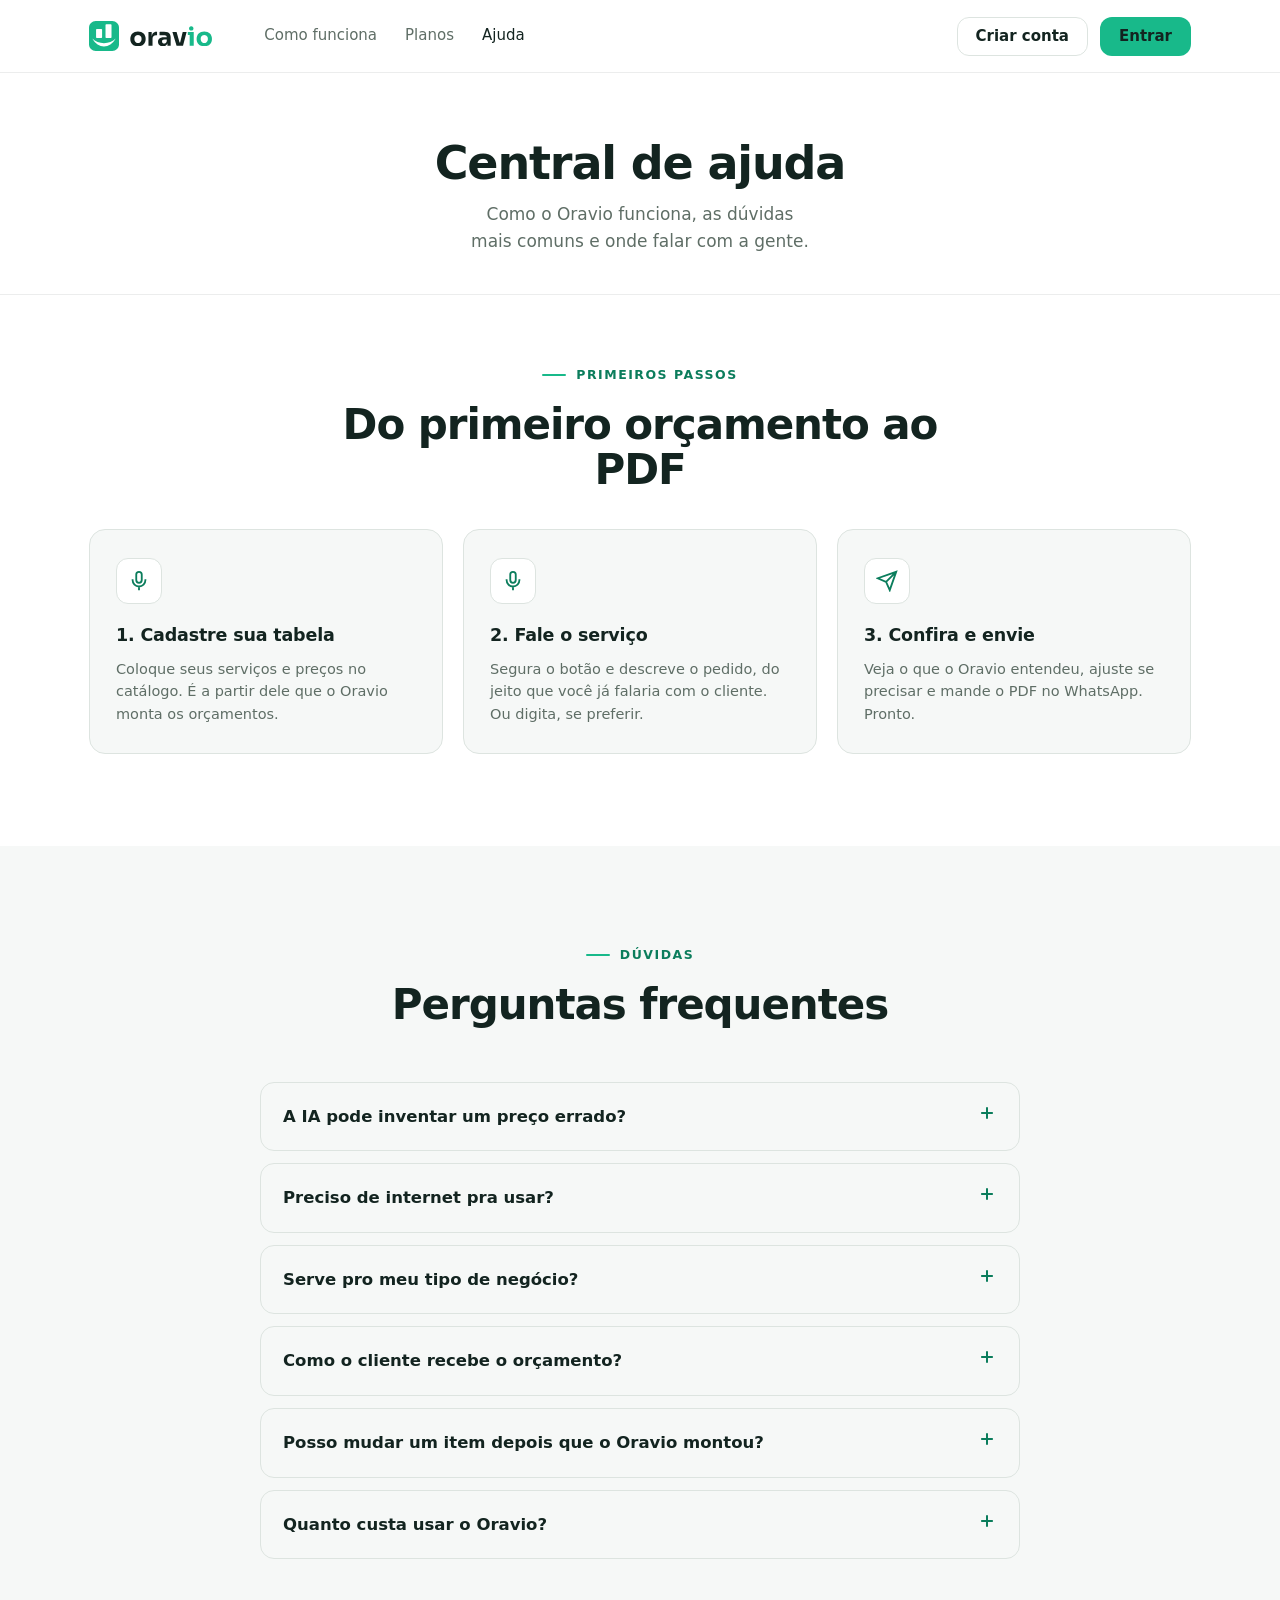
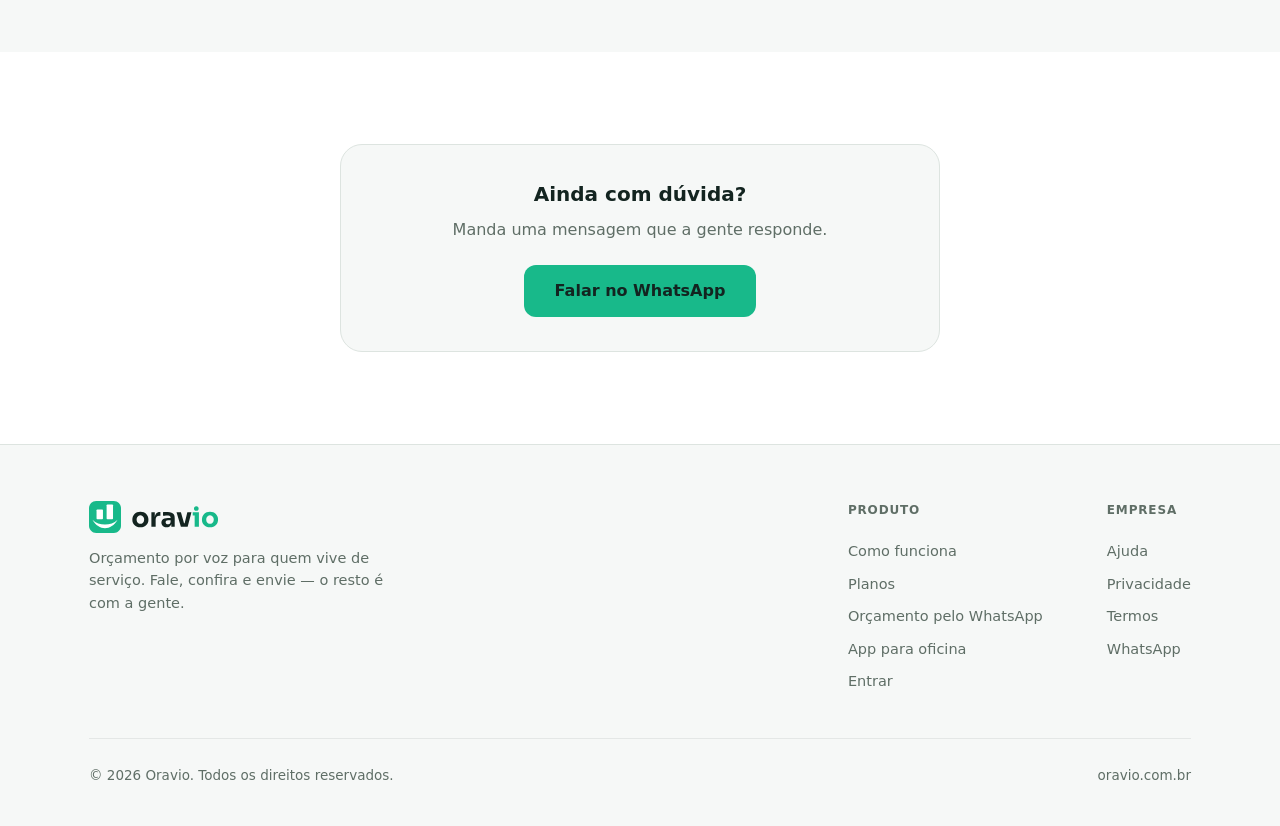
==== commit 9ab13e2a: "Merge: home v5.1 (Grátis, serifa do app, logotipo)" ====
--- a/ajuda.html
+++ b/ajuda.html
@@ -32,7 +32,7 @@
 <body>
 <header class="nav">
   <div class="wrap nav-inner">
-    <a href="index.html" class="brand" aria-label="Oravio"><svg width="30" height="30" viewBox="0 0 512 512" aria-hidden="true"><path d="M 115.2 0 L 396.8 0 C 460.5056 0 512 51.4944 512 115.2 L 512 396.8 C 512 460.5056 460.5056 512 396.8 512 L 115.2 512 C 51.4944 512 0 460.5056 0 396.8 L 0 115.2 C 0 51.4944 51.4944 0 115.2 0 Z" fill="#18b98a"></path><rect x="120.7" y="137.2" width="102.6" height="153.6" rx="12" fill="#ffffff"></rect><rect x="281.8" y="54.5" width="102.6" height="236.2" rx="12" fill="#ffffff"></rect><path d="M56 299 C156 480 356 480 456 299 C356 404 156 404 56 299 Z" fill="#ffffff"></path></svg> <svg viewBox="77 465 248.181 60.823" width="81.6" height="20" fill="none" aria-hidden="true"><path d="M100.233 480.592C103.887 480.592 107.129 481.184 109.959 482.367C112.841 483.499 115.285 485.068 117.292 487.075C119.299 489.082 120.842 491.424 121.923 494.1C123.003 496.724 123.544 499.503 123.544 502.436V504.211C123.544 507.093 123.029 509.846 122 512.471C120.971 515.043 119.453 517.333 117.446 519.34C115.491 521.347 113.072 522.942 110.19 524.126C107.309 525.258 103.99 525.823 100.233 525.823C96.5285 525.823 93.2351 525.258 90.3535 524.126C87.4719 522.942 85.0274 521.347 83.0205 519.34C81.0653 517.333 79.5731 515.043 78.5439 512.471C77.5148 509.846 77 507.093 77 504.211V502.436C77 499.503 77.5148 496.724 78.5439 494.1C79.6246 491.424 81.168 489.082 83.1748 487.075C85.2331 485.068 87.7034 483.499 90.585 482.367C93.4666 481.184 96.6828 480.592 100.233 480.592ZM100.233 491.012C97.9693 491.012 96.0138 491.552 94.3672 492.633C92.7205 493.713 91.4598 495.181 90.585 497.033C89.7617 498.834 89.3496 500.944 89.3496 503.362C89.3496 505.626 89.7617 507.685 90.585 509.537C91.4083 511.39 92.6434 512.83 94.29 513.859C95.9367 514.889 97.9178 515.403 100.233 515.403C102.652 515.403 104.659 514.889 106.254 513.859C107.849 512.83 109.059 511.39 109.882 509.537C110.757 507.685 111.194 505.626 111.194 503.362C111.194 500.944 110.757 498.834 109.882 497.033C109.007 495.181 107.746 493.713 106.1 492.633C104.504 491.552 102.549 491.012 100.233 491.012Z" fill="currentColor" fill-rule="evenodd" clip-rule="evenodd"></path><path d="M179.71 481.363C184.032 481.363 187.661 481.981 190.594 483.216C193.578 484.451 195.842 486.329 197.386 488.851C198.929 491.321 199.701 494.511 199.701 498.422V524.357H189.898V516.205C189.554 517.292 189.117 518.285 188.586 519.186C187.454 521.192 185.859 522.736 183.801 523.816C181.794 524.897 179.324 525.438 176.391 525.438C173.355 525.437 170.679 524.897 168.363 523.816C166.099 522.736 164.324 521.192 163.037 519.186C161.751 517.127 161.107 514.683 161.107 511.853C161.107 508.765 161.906 506.243 163.501 504.288C165.096 502.281 167.334 500.815 170.216 499.889C173.097 498.911 176.416 498.422 180.173 498.422H187.814V498.268C187.814 496.106 187.3 494.486 186.271 493.405C185.241 492.325 183.595 491.784 181.331 491.784C180.199 491.784 178.706 491.81 176.854 491.861C175.001 491.913 173.097 491.99 171.142 492.093C169.186 492.196 167.411 492.298 165.816 492.401V481.981C167 481.879 168.389 481.776 169.984 481.673C171.579 481.57 173.226 481.492 174.924 481.44C176.622 481.389 178.218 481.363 179.71 481.363ZM180.096 505.292C177.934 505.292 176.262 505.832 175.078 506.913C173.946 507.942 173.381 509.357 173.381 511.158C173.381 512.856 173.946 514.246 175.078 515.326C176.262 516.355 177.934 516.87 180.096 516.87C181.485 516.87 182.72 516.638 183.801 516.175C184.933 515.66 185.859 514.811 186.579 513.628C187.299 512.444 187.712 510.798 187.814 508.688V505.292H180.096Z" fill="currentColor" fill-rule="evenodd" clip-rule="evenodd"></path><path d="M158.252 492.17H155.165C151.769 492.17 149.144 493.096 147.292 494.948C145.439 496.749 144.513 499.375 144.513 502.822V524.357H132.163V482.059H141.966V496.02C142.435 492.034 143.619 488.821 145.517 486.381C148.09 483.139 151.795 481.519 156.632 481.519H158.252V492.17Z" fill="currentColor"></path><path d="M226.687 514.091H228.513L236.287 482.059H248.174L237.213 524.357H217.607L204.949 482.059H217.685L226.687 514.091Z" fill="currentColor"></path><path d="M301.87 480.592C305.524 480.592 308.766 481.184 311.596 482.367C314.477 483.499 316.922 485.068 318.929 487.075C320.936 489.082 322.479 491.424 323.56 494.1C324.64 496.724 325.181 499.503 325.181 502.436V504.211C325.181 507.093 324.666 509.846 323.637 512.471C322.608 515.043 321.09 517.333 319.083 519.34C317.128 521.347 314.709 522.942 311.827 524.126C308.946 525.258 305.626 525.823 301.87 525.823C298.165 525.823 294.872 525.258 291.99 524.126C289.109 522.942 286.664 521.347 284.657 519.34C282.702 517.333 281.21 515.043 280.181 512.471C279.151 509.846 278.637 507.093 278.637 504.211V502.436C278.637 499.503 279.152 496.724 280.181 494.1C281.261 491.424 282.805 489.082 284.812 487.075C286.87 485.068 289.34 483.499 292.222 482.367C295.103 481.184 298.32 480.592 301.87 480.592ZM296.004 492.633C297.651 491.552 299.606 491.012 301.87 491.012C304.186 491.012 306.141 491.552 307.736 492.633C309.383 493.713 310.644 495.181 311.519 497.033C312.393 498.834 312.831 500.944 312.831 503.362C312.831 505.626 312.393 507.685 311.519 509.537C310.695 511.39 309.486 512.83 307.891 513.859C306.295 514.888 304.289 515.403 301.87 515.403C299.555 515.403 297.573 514.889 295.927 513.859C294.28 512.83 293.045 511.39 292.222 509.537C291.398 507.685 290.987 505.626 290.987 503.362C290.987 500.944 291.398 498.834 292.222 497.033C293.096 495.181 294.357 493.713 296.004 492.633Z" fill="#18b98a" fill-rule="evenodd" clip-rule="evenodd"></path><path d="M269.839 524.357H257.489V491.167H251.854V482.059H269.839V524.357Z" fill="#18b98a"></path><path d="M262.274 465C264.59 465 266.289 465.618 267.369 466.853C268.501 468.036 269.067 469.58 269.067 471.483C269.067 473.336 268.501 474.88 267.369 476.115C266.289 477.299 264.59 477.891 262.274 477.891C259.959 477.891 258.235 477.299 257.103 476.115C256.022 474.88 255.481 473.336 255.481 471.483C255.482 469.58 256.022 468.036 257.103 466.853C258.235 465.618 259.959 465 262.274 465Z" fill="#18b98a"></path></svg></a>
+    <a href="index.html" class="brand" aria-label="Oravio"><svg width="30" height="30" viewBox="0 0 512 512" aria-hidden="true"><path d="M 115.2 0 L 396.8 0 C 460.5056 0 512 51.4944 512 115.2 L 512 396.8 C 512 460.5056 460.5056 512 396.8 512 L 115.2 512 C 51.4944 512 0 460.5056 0 396.8 L 0 115.2 C 0 51.4944 51.4944 0 115.2 0 Z" fill="#18b98a"></path><rect x="120.7" y="137.2" width="102.6" height="153.6" rx="12" fill="#ffffff"></rect><rect x="281.8" y="54.5" width="102.6" height="236.2" rx="12" fill="#ffffff"></rect><path d="M56 299 C156 480 356 480 456 299 C356 404 156 404 56 299 Z" fill="#ffffff"></path></svg> <svg viewBox="76 464 250.181 62.823" width="82.27" height="20.66" fill="none" aria-hidden="true"><path d="M100.233 480.592C103.887 480.592 107.129 481.184 109.959 482.367C112.841 483.499 115.285 485.068 117.292 487.075C119.299 489.082 120.842 491.424 121.923 494.1C123.003 496.724 123.544 499.503 123.544 502.436V504.211C123.544 507.093 123.029 509.846 122 512.471C120.971 515.043 119.453 517.333 117.446 519.34C115.491 521.347 113.072 522.942 110.19 524.126C107.309 525.258 103.99 525.823 100.233 525.823C96.5285 525.823 93.2351 525.258 90.3535 524.126C87.4719 522.942 85.0274 521.347 83.0205 519.34C81.0653 517.333 79.5731 515.043 78.5439 512.471C77.5148 509.846 77 507.093 77 504.211V502.436C77 499.503 77.5148 496.724 78.5439 494.1C79.6246 491.424 81.168 489.082 83.1748 487.075C85.2331 485.068 87.7034 483.499 90.585 482.367C93.4666 481.184 96.6828 480.592 100.233 480.592ZM100.233 491.012C97.9693 491.012 96.0138 491.552 94.3672 492.633C92.7205 493.713 91.4598 495.181 90.585 497.033C89.7617 498.834 89.3496 500.944 89.3496 503.362C89.3496 505.626 89.7617 507.685 90.585 509.537C91.4083 511.39 92.6434 512.83 94.29 513.859C95.9367 514.889 97.9178 515.403 100.233 515.403C102.652 515.403 104.659 514.889 106.254 513.859C107.849 512.83 109.059 511.39 109.882 509.537C110.757 507.685 111.194 505.626 111.194 503.362C111.194 500.944 110.757 498.834 109.882 497.033C109.007 495.181 107.746 493.713 106.1 492.633C104.504 491.552 102.549 491.012 100.233 491.012Z" fill="currentColor" fill-rule="evenodd" clip-rule="evenodd"></path><path d="M179.71 481.363C184.032 481.363 187.661 481.981 190.594 483.216C193.578 484.451 195.842 486.329 197.386 488.851C198.929 491.321 199.701 494.511 199.701 498.422V524.357H189.898V516.205C189.554 517.292 189.117 518.285 188.586 519.186C187.454 521.192 185.859 522.736 183.801 523.816C181.794 524.897 179.324 525.438 176.391 525.438C173.355 525.437 170.679 524.897 168.363 523.816C166.099 522.736 164.324 521.192 163.037 519.186C161.751 517.127 161.107 514.683 161.107 511.853C161.107 508.765 161.906 506.243 163.501 504.288C165.096 502.281 167.334 500.815 170.216 499.889C173.097 498.911 176.416 498.422 180.173 498.422H187.814V498.268C187.814 496.106 187.3 494.486 186.271 493.405C185.241 492.325 183.595 491.784 181.331 491.784C180.199 491.784 178.706 491.81 176.854 491.861C175.001 491.913 173.097 491.99 171.142 492.093C169.186 492.196 167.411 492.298 165.816 492.401V481.981C167 481.879 168.389 481.776 169.984 481.673C171.579 481.57 173.226 481.492 174.924 481.44C176.622 481.389 178.218 481.363 179.71 481.363ZM180.096 505.292C177.934 505.292 176.262 505.832 175.078 506.913C173.946 507.942 173.381 509.357 173.381 511.158C173.381 512.856 173.946 514.246 175.078 515.326C176.262 516.355 177.934 516.87 180.096 516.87C181.485 516.87 182.72 516.638 183.801 516.175C184.933 515.66 185.859 514.811 186.579 513.628C187.299 512.444 187.712 510.798 187.814 508.688V505.292H180.096Z" fill="currentColor" fill-rule="evenodd" clip-rule="evenodd"></path><path d="M158.252 492.17H155.165C151.769 492.17 149.144 493.096 147.292 494.948C145.439 496.749 144.513 499.375 144.513 502.822V524.357H132.163V482.059H141.966V496.02C142.435 492.034 143.619 488.821 145.517 486.381C148.09 483.139 151.795 481.519 156.632 481.519H158.252V492.17Z" fill="currentColor"></path><path d="M226.687 514.091H228.513L236.287 482.059H248.174L237.213 524.357H217.607L204.949 482.059H217.685L226.687 514.091Z" fill="currentColor"></path><path d="M301.87 480.592C305.524 480.592 308.766 481.184 311.596 482.367C314.477 483.499 316.922 485.068 318.929 487.075C320.936 489.082 322.479 491.424 323.56 494.1C324.64 496.724 325.181 499.503 325.181 502.436V504.211C325.181 507.093 324.666 509.846 323.637 512.471C322.608 515.043 321.09 517.333 319.083 519.34C317.128 521.347 314.709 522.942 311.827 524.126C308.946 525.258 305.626 525.823 301.87 525.823C298.165 525.823 294.872 525.258 291.99 524.126C289.109 522.942 286.664 521.347 284.657 519.34C282.702 517.333 281.21 515.043 280.181 512.471C279.151 509.846 278.637 507.093 278.637 504.211V502.436C278.637 499.503 279.152 496.724 280.181 494.1C281.261 491.424 282.805 489.082 284.812 487.075C286.87 485.068 289.34 483.499 292.222 482.367C295.103 481.184 298.32 480.592 301.87 480.592ZM296.004 492.633C297.651 491.552 299.606 491.012 301.87 491.012C304.186 491.012 306.141 491.552 307.736 492.633C309.383 493.713 310.644 495.181 311.519 497.033C312.393 498.834 312.831 500.944 312.831 503.362C312.831 505.626 312.393 507.685 311.519 509.537C310.695 511.39 309.486 512.83 307.891 513.859C306.295 514.888 304.289 515.403 301.87 515.403C299.555 515.403 297.573 514.889 295.927 513.859C294.28 512.83 293.045 511.39 292.222 509.537C291.398 507.685 290.987 505.626 290.987 503.362C290.987 500.944 291.398 498.834 292.222 497.033C293.096 495.181 294.357 493.713 296.004 492.633Z" fill="#18b98a" fill-rule="evenodd" clip-rule="evenodd"></path><path d="M269.839 524.357H257.489V491.167H251.854V482.059H269.839V524.357Z" fill="#18b98a"></path><path d="M262.274 465C264.59 465 266.289 465.618 267.369 466.853C268.501 468.036 269.067 469.58 269.067 471.483C269.067 473.336 268.501 474.88 267.369 476.115C266.289 477.299 264.59 477.891 262.274 477.891C259.959 477.891 258.235 477.299 257.103 476.115C256.022 474.88 255.481 473.336 255.481 471.483C255.482 469.58 256.022 468.036 257.103 466.853C258.235 465.618 259.959 465 262.274 465Z" fill="#18b98a"></path></svg></a>
     <nav class="nav-links" aria-label="Principal">
       <a href="index.html#passos">Como funciona</a>
       <a href="planos.html">Planos</a>
@@ -136,7 +136,7 @@
   <div class="wrap">
     <div class="foot-grid">
       <div class="foot-brand">
-        <a href="index.html" class="brand"><svg width="32" height="32" viewBox="0 0 512 512" aria-hidden="true"><path d="M 115.2 0 L 396.8 0 C 460.5056 0 512 51.4944 512 115.2 L 512 396.8 C 512 460.5056 460.5056 512 396.8 512 L 115.2 512 C 51.4944 512 0 460.5056 0 396.8 L 0 115.2 C 0 51.4944 51.4944 0 115.2 0 Z" fill="#18b98a"></path><rect x="120.7" y="137.2" width="102.6" height="153.6" rx="12" fill="#ffffff"></rect><rect x="281.8" y="54.5" width="102.6" height="236.2" rx="12" fill="#ffffff"></rect><path d="M56 299 C156 480 356 480 456 299 C356 404 156 404 56 299 Z" fill="#ffffff"></path></svg> <svg viewBox="77 465 248.181 60.823" width="85.7" height="21" fill="none" aria-hidden="true"><path d="M100.233 480.592C103.887 480.592 107.129 481.184 109.959 482.367C112.841 483.499 115.285 485.068 117.292 487.075C119.299 489.082 120.842 491.424 121.923 494.1C123.003 496.724 123.544 499.503 123.544 502.436V504.211C123.544 507.093 123.029 509.846 122 512.471C120.971 515.043 119.453 517.333 117.446 519.34C115.491 521.347 113.072 522.942 110.19 524.126C107.309 525.258 103.99 525.823 100.233 525.823C96.5285 525.823 93.2351 525.258 90.3535 524.126C87.4719 522.942 85.0274 521.347 83.0205 519.34C81.0653 517.333 79.5731 515.043 78.5439 512.471C77.5148 509.846 77 507.093 77 504.211V502.436C77 499.503 77.5148 496.724 78.5439 494.1C79.6246 491.424 81.168 489.082 83.1748 487.075C85.2331 485.068 87.7034 483.499 90.585 482.367C93.4666 481.184 96.6828 480.592 100.233 480.592ZM100.233 491.012C97.9693 491.012 96.0138 491.552 94.3672 492.633C92.7205 493.713 91.4598 495.181 90.585 497.033C89.7617 498.834 89.3496 500.944 89.3496 503.362C89.3496 505.626 89.7617 507.685 90.585 509.537C91.4083 511.39 92.6434 512.83 94.29 513.859C95.9367 514.889 97.9178 515.403 100.233 515.403C102.652 515.403 104.659 514.889 106.254 513.859C107.849 512.83 109.059 511.39 109.882 509.537C110.757 507.685 111.194 505.626 111.194 503.362C111.194 500.944 110.757 498.834 109.882 497.033C109.007 495.181 107.746 493.713 106.1 492.633C104.504 491.552 102.549 491.012 100.233 491.012Z" fill="currentColor" fill-rule="evenodd" clip-rule="evenodd"></path><path d="M179.71 481.363C184.032 481.363 187.661 481.981 190.594 483.216C193.578 484.451 195.842 486.329 197.386 488.851C198.929 491.321 199.701 494.511 199.701 498.422V524.357H189.898V516.205C189.554 517.292 189.117 518.285 188.586 519.186C187.454 521.192 185.859 522.736 183.801 523.816C181.794 524.897 179.324 525.438 176.391 525.438C173.355 525.437 170.679 524.897 168.363 523.816C166.099 522.736 164.324 521.192 163.037 519.186C161.751 517.127 161.107 514.683 161.107 511.853C161.107 508.765 161.906 506.243 163.501 504.288C165.096 502.281 167.334 500.815 170.216 499.889C173.097 498.911 176.416 498.422 180.173 498.422H187.814V498.268C187.814 496.106 187.3 494.486 186.271 493.405C185.241 492.325 183.595 491.784 181.331 491.784C180.199 491.784 178.706 491.81 176.854 491.861C175.001 491.913 173.097 491.99 171.142 492.093C169.186 492.196 167.411 492.298 165.816 492.401V481.981C167 481.879 168.389 481.776 169.984 481.673C171.579 481.57 173.226 481.492 174.924 481.44C176.622 481.389 178.218 481.363 179.71 481.363ZM180.096 505.292C177.934 505.292 176.262 505.832 175.078 506.913C173.946 507.942 173.381 509.357 173.381 511.158C173.381 512.856 173.946 514.246 175.078 515.326C176.262 516.355 177.934 516.87 180.096 516.87C181.485 516.87 182.72 516.638 183.801 516.175C184.933 515.66 185.859 514.811 186.579 513.628C187.299 512.444 187.712 510.798 187.814 508.688V505.292H180.096Z" fill="currentColor" fill-rule="evenodd" clip-rule="evenodd"></path><path d="M158.252 492.17H155.165C151.769 492.17 149.144 493.096 147.292 494.948C145.439 496.749 144.513 499.375 144.513 502.822V524.357H132.163V482.059H141.966V496.02C142.435 492.034 143.619 488.821 145.517 486.381C148.09 483.139 151.795 481.519 156.632 481.519H158.252V492.17Z" fill="currentColor"></path><path d="M226.687 514.091H228.513L236.287 482.059H248.174L237.213 524.357H217.607L204.949 482.059H217.685L226.687 514.091Z" fill="currentColor"></path><path d="M301.87 480.592C305.524 480.592 308.766 481.184 311.596 482.367C314.477 483.499 316.922 485.068 318.929 487.075C320.936 489.082 322.479 491.424 323.56 494.1C324.64 496.724 325.181 499.503 325.181 502.436V504.211C325.181 507.093 324.666 509.846 323.637 512.471C322.608 515.043 321.09 517.333 319.083 519.34C317.128 521.347 314.709 522.942 311.827 524.126C308.946 525.258 305.626 525.823 301.87 525.823C298.165 525.823 294.872 525.258 291.99 524.126C289.109 522.942 286.664 521.347 284.657 519.34C282.702 517.333 281.21 515.043 280.181 512.471C279.151 509.846 278.637 507.093 278.637 504.211V502.436C278.637 499.503 279.152 496.724 280.181 494.1C281.261 491.424 282.805 489.082 284.812 487.075C286.87 485.068 289.34 483.499 292.222 482.367C295.103 481.184 298.32 480.592 301.87 480.592ZM296.004 492.633C297.651 491.552 299.606 491.012 301.87 491.012C304.186 491.012 306.141 491.552 307.736 492.633C309.383 493.713 310.644 495.181 311.519 497.033C312.393 498.834 312.831 500.944 312.831 503.362C312.831 505.626 312.393 507.685 311.519 509.537C310.695 511.39 309.486 512.83 307.891 513.859C306.295 514.888 304.289 515.403 301.87 515.403C299.555 515.403 297.573 514.889 295.927 513.859C294.28 512.83 293.045 511.39 292.222 509.537C291.398 507.685 290.987 505.626 290.987 503.362C290.987 500.944 291.398 498.834 292.222 497.033C293.096 495.181 294.357 493.713 296.004 492.633Z" fill="#18b98a" fill-rule="evenodd" clip-rule="evenodd"></path><path d="M269.839 524.357H257.489V491.167H251.854V482.059H269.839V524.357Z" fill="#18b98a"></path><path d="M262.274 465C264.59 465 266.289 465.618 267.369 466.853C268.501 468.036 269.067 469.58 269.067 471.483C269.067 473.336 268.501 474.88 267.369 476.115C266.289 477.299 264.59 477.891 262.274 477.891C259.959 477.891 258.235 477.299 257.103 476.115C256.022 474.88 255.481 473.336 255.481 471.483C255.482 469.58 256.022 468.036 257.103 466.853C258.235 465.618 259.959 465 262.274 465Z" fill="#18b98a"></path></svg></a>
+        <a href="index.html" class="brand"><svg width="32" height="32" viewBox="0 0 512 512" aria-hidden="true"><path d="M 115.2 0 L 396.8 0 C 460.5056 0 512 51.4944 512 115.2 L 512 396.8 C 512 460.5056 460.5056 512 396.8 512 L 115.2 512 C 51.4944 512 0 460.5056 0 396.8 L 0 115.2 C 0 51.4944 51.4944 0 115.2 0 Z" fill="#18b98a"></path><rect x="120.7" y="137.2" width="102.6" height="153.6" rx="12" fill="#ffffff"></rect><rect x="281.8" y="54.5" width="102.6" height="236.2" rx="12" fill="#ffffff"></rect><path d="M56 299 C156 480 356 480 456 299 C356 404 156 404 56 299 Z" fill="#ffffff"></path></svg> <svg viewBox="76 464 250.181 62.823" width="86.38" height="21.69" fill="none" aria-hidden="true"><path d="M100.233 480.592C103.887 480.592 107.129 481.184 109.959 482.367C112.841 483.499 115.285 485.068 117.292 487.075C119.299 489.082 120.842 491.424 121.923 494.1C123.003 496.724 123.544 499.503 123.544 502.436V504.211C123.544 507.093 123.029 509.846 122 512.471C120.971 515.043 119.453 517.333 117.446 519.34C115.491 521.347 113.072 522.942 110.19 524.126C107.309 525.258 103.99 525.823 100.233 525.823C96.5285 525.823 93.2351 525.258 90.3535 524.126C87.4719 522.942 85.0274 521.347 83.0205 519.34C81.0653 517.333 79.5731 515.043 78.5439 512.471C77.5148 509.846 77 507.093 77 504.211V502.436C77 499.503 77.5148 496.724 78.5439 494.1C79.6246 491.424 81.168 489.082 83.1748 487.075C85.2331 485.068 87.7034 483.499 90.585 482.367C93.4666 481.184 96.6828 480.592 100.233 480.592ZM100.233 491.012C97.9693 491.012 96.0138 491.552 94.3672 492.633C92.7205 493.713 91.4598 495.181 90.585 497.033C89.7617 498.834 89.3496 500.944 89.3496 503.362C89.3496 505.626 89.7617 507.685 90.585 509.537C91.4083 511.39 92.6434 512.83 94.29 513.859C95.9367 514.889 97.9178 515.403 100.233 515.403C102.652 515.403 104.659 514.889 106.254 513.859C107.849 512.83 109.059 511.39 109.882 509.537C110.757 507.685 111.194 505.626 111.194 503.362C111.194 500.944 110.757 498.834 109.882 497.033C109.007 495.181 107.746 493.713 106.1 492.633C104.504 491.552 102.549 491.012 100.233 491.012Z" fill="currentColor" fill-rule="evenodd" clip-rule="evenodd"></path><path d="M179.71 481.363C184.032 481.363 187.661 481.981 190.594 483.216C193.578 484.451 195.842 486.329 197.386 488.851C198.929 491.321 199.701 494.511 199.701 498.422V524.357H189.898V516.205C189.554 517.292 189.117 518.285 188.586 519.186C187.454 521.192 185.859 522.736 183.801 523.816C181.794 524.897 179.324 525.438 176.391 525.438C173.355 525.437 170.679 524.897 168.363 523.816C166.099 522.736 164.324 521.192 163.037 519.186C161.751 517.127 161.107 514.683 161.107 511.853C161.107 508.765 161.906 506.243 163.501 504.288C165.096 502.281 167.334 500.815 170.216 499.889C173.097 498.911 176.416 498.422 180.173 498.422H187.814V498.268C187.814 496.106 187.3 494.486 186.271 493.405C185.241 492.325 183.595 491.784 181.331 491.784C180.199 491.784 178.706 491.81 176.854 491.861C175.001 491.913 173.097 491.99 171.142 492.093C169.186 492.196 167.411 492.298 165.816 492.401V481.981C167 481.879 168.389 481.776 169.984 481.673C171.579 481.57 173.226 481.492 174.924 481.44C176.622 481.389 178.218 481.363 179.71 481.363ZM180.096 505.292C177.934 505.292 176.262 505.832 175.078 506.913C173.946 507.942 173.381 509.357 173.381 511.158C173.381 512.856 173.946 514.246 175.078 515.326C176.262 516.355 177.934 516.87 180.096 516.87C181.485 516.87 182.72 516.638 183.801 516.175C184.933 515.66 185.859 514.811 186.579 513.628C187.299 512.444 187.712 510.798 187.814 508.688V505.292H180.096Z" fill="currentColor" fill-rule="evenodd" clip-rule="evenodd"></path><path d="M158.252 492.17H155.165C151.769 492.17 149.144 493.096 147.292 494.948C145.439 496.749 144.513 499.375 144.513 502.822V524.357H132.163V482.059H141.966V496.02C142.435 492.034 143.619 488.821 145.517 486.381C148.09 483.139 151.795 481.519 156.632 481.519H158.252V492.17Z" fill="currentColor"></path><path d="M226.687 514.091H228.513L236.287 482.059H248.174L237.213 524.357H217.607L204.949 482.059H217.685L226.687 514.091Z" fill="currentColor"></path><path d="M301.87 480.592C305.524 480.592 308.766 481.184 311.596 482.367C314.477 483.499 316.922 485.068 318.929 487.075C320.936 489.082 322.479 491.424 323.56 494.1C324.64 496.724 325.181 499.503 325.181 502.436V504.211C325.181 507.093 324.666 509.846 323.637 512.471C322.608 515.043 321.09 517.333 319.083 519.34C317.128 521.347 314.709 522.942 311.827 524.126C308.946 525.258 305.626 525.823 301.87 525.823C298.165 525.823 294.872 525.258 291.99 524.126C289.109 522.942 286.664 521.347 284.657 519.34C282.702 517.333 281.21 515.043 280.181 512.471C279.151 509.846 278.637 507.093 278.637 504.211V502.436C278.637 499.503 279.152 496.724 280.181 494.1C281.261 491.424 282.805 489.082 284.812 487.075C286.87 485.068 289.34 483.499 292.222 482.367C295.103 481.184 298.32 480.592 301.87 480.592ZM296.004 492.633C297.651 491.552 299.606 491.012 301.87 491.012C304.186 491.012 306.141 491.552 307.736 492.633C309.383 493.713 310.644 495.181 311.519 497.033C312.393 498.834 312.831 500.944 312.831 503.362C312.831 505.626 312.393 507.685 311.519 509.537C310.695 511.39 309.486 512.83 307.891 513.859C306.295 514.888 304.289 515.403 301.87 515.403C299.555 515.403 297.573 514.889 295.927 513.859C294.28 512.83 293.045 511.39 292.222 509.537C291.398 507.685 290.987 505.626 290.987 503.362C290.987 500.944 291.398 498.834 292.222 497.033C293.096 495.181 294.357 493.713 296.004 492.633Z" fill="#18b98a" fill-rule="evenodd" clip-rule="evenodd"></path><path d="M269.839 524.357H257.489V491.167H251.854V482.059H269.839V524.357Z" fill="#18b98a"></path><path d="M262.274 465C264.59 465 266.289 465.618 267.369 466.853C268.501 468.036 269.067 469.58 269.067 471.483C269.067 473.336 268.501 474.88 267.369 476.115C266.289 477.299 264.59 477.891 262.274 477.891C259.959 477.891 258.235 477.299 257.103 476.115C256.022 474.88 255.481 473.336 255.481 471.483C255.482 469.58 256.022 468.036 257.103 466.853C258.235 465.618 259.959 465 262.274 465Z" fill="#18b98a"></path></svg></a>
         <p>Orçamento por voz para quem vive de serviço. Fale, confira e envie — o resto é com a gente.</p>
       </div>
       <div class="foot-cols">
@@ -172,6 +172,7 @@
   mob.querySelectorAll('a').forEach(function(a){a.addEventListener('click',function(){ham.classList.remove('open');mob.classList.remove('show');});});
 </script>
 <script src="suporte.js" defer></script>
+<script src="origem.js" defer></script>
 <script src="medicao.js" defer></script>
 <script src="rastreio.js" defer></script>
 </body>
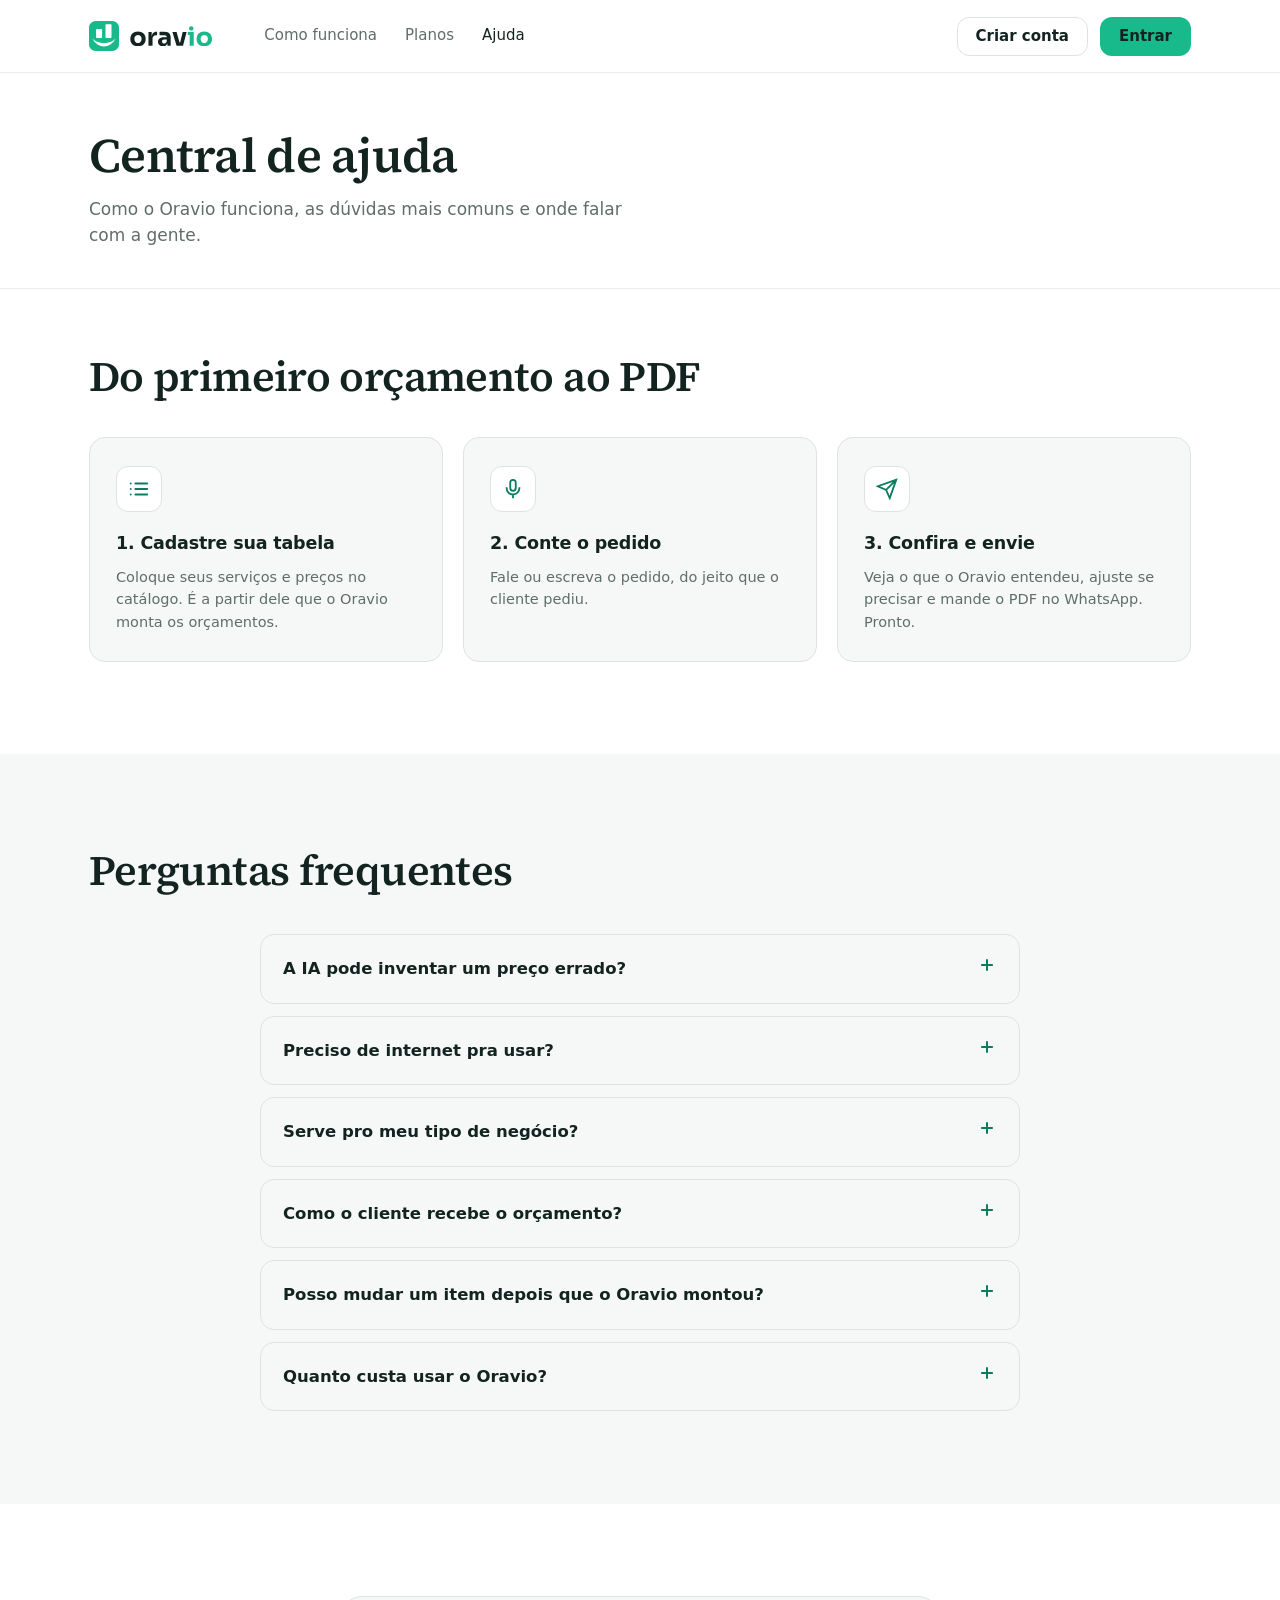
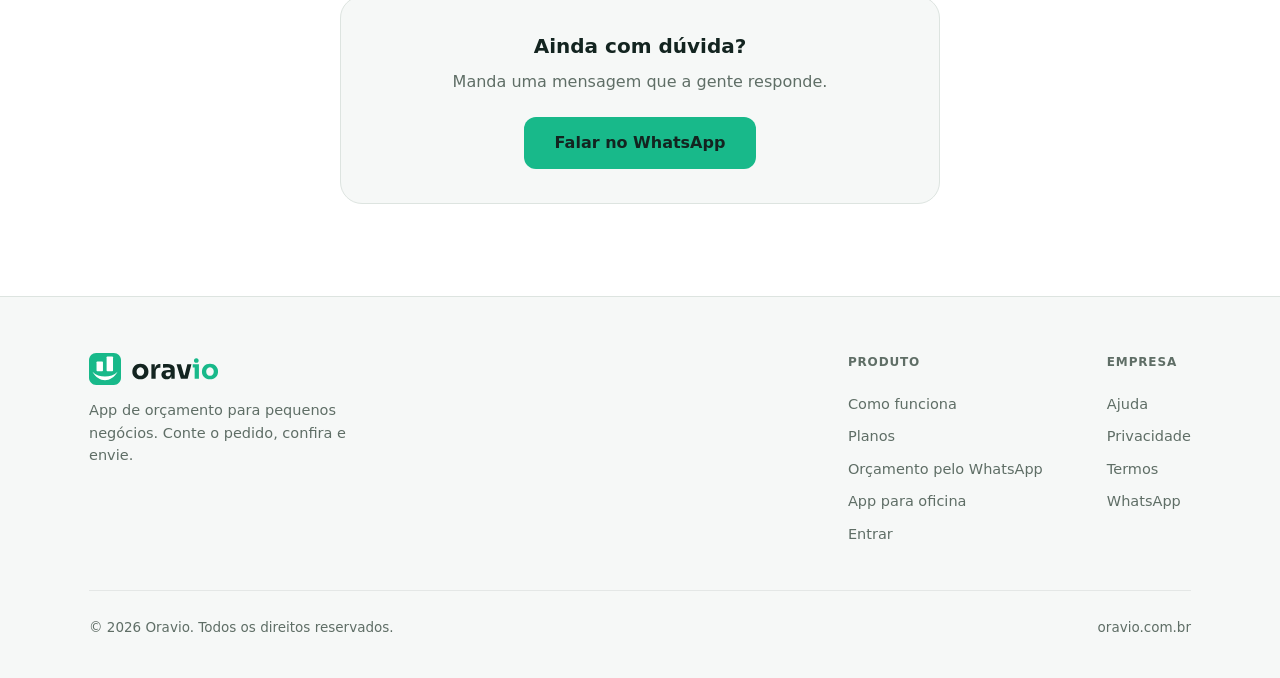
==== commit 7c64fb9f: "Merge: varredura da home v5" ====
--- a/ajuda.html
+++ b/ajuda.html
@@ -17,14 +17,14 @@
 <meta property="og:type" content="website">
 <meta property="og:locale" content="pt_BR">
 <meta property="og:site_name" content="Oravio">
-<meta property="og:image" content="https://oravio.com.br/og-oravio.jpg?v=4">
+<meta property="og:image" content="https://oravio.com.br/og-oravio.jpg?v=5">
 <meta property="og:image:type" content="image/jpeg">
 <meta property="og:image:width" content="1200">
 <meta property="og:image:height" content="630">
 <meta property="og:image:alt" content="Oravio: seu orçamento pronto antes do cliente ir embora. Ao lado, o app no celular e no notebook">
 <meta name="twitter:card" content="summary_large_image">
 <link rel="canonical" href="https://oravio.com.br/ajuda.html">
-<link rel="preload" href="fonts/sora-latin.woff2" as="font" type="font/woff2" crossorigin>
+<link rel="preload" href="fonts/source-serif-4-latin.woff2" as="font" type="font/woff2" crossorigin>
 <link rel="stylesheet" href="estilo.css">
 <!-- Medição de visitas (Umami, sem cookies). O ID não é segredo. Toques nos botões: medicao.js. -->
 <script defer src="https://cloud.umami.is/script.js" data-website-id="9f0b3a62-4182-475e-bf6d-a09412da9a50" data-domains="oravio.com.br,www.oravio.com.br"></script>
@@ -65,19 +65,18 @@
 <section class="band" style="padding-top:6.4rem">
   <div class="wrap">
     <div class="band-head" style="margin-bottom:3.6rem">
-      <span class="kicker">Primeiros passos</span>
       <h2>Do primeiro orçamento ao PDF</h2>
     </div>
     <div class="features">
       <div class="feat">
-        <div class="ic"><svg width="22" height="22" viewBox="0 0 24 24" fill="none" stroke="currentColor" stroke-width="2"><path d="M12 2a3 3 0 0 0-3 3v6a3 3 0 0 0 6 0V5a3 3 0 0 0-3-3z"/><path d="M19 10v1a7 7 0 0 1-14 0v-1M12 18v4"/></svg></div>
+        <div class="ic"><svg width="22" height="22" viewBox="0 0 24 24" fill="none" stroke="currentColor" stroke-width="2" stroke-linecap="round"><path d="M8 6h13M8 12h13M8 18h13M3 6h.01M3 12h.01M3 18h.01"/></svg></div>
         <h3>1. Cadastre sua tabela</h3>
         <p>Coloque seus serviços e preços no catálogo. É a partir dele que o Oravio monta os orçamentos.</p>
       </div>
       <div class="feat">
         <div class="ic"><svg width="22" height="22" viewBox="0 0 24 24" fill="none" stroke="currentColor" stroke-width="2"><path d="M12 2a3 3 0 0 0-3 3v6a3 3 0 0 0 6 0V5a3 3 0 0 0-3-3z"/><path d="M19 10v1a7 7 0 0 1-14 0v-1M12 18v4"/></svg></div>
-        <h3>2. Fale o serviço</h3>
-        <p>Segura o botão e descreve o pedido, do jeito que você já falaria com o cliente. Ou digita, se preferir.</p>
+        <h3>2. Conte o pedido</h3>
+        <p>Fale ou escreva o pedido, do jeito que o cliente pediu.</p>
       </div>
       <div class="feat">
         <div class="ic"><svg width="22" height="22" viewBox="0 0 24 24" fill="none" stroke="currentColor" stroke-width="2"><path d="M22 2 11 13M22 2l-7 20-4-9-9-4z"/></svg></div>
@@ -91,7 +90,6 @@
 <section class="band" style="background:var(--surface-alt);border-top:1px solid var(--surface-alt);border-bottom:1px solid var(--surface-alt)">
   <div class="wrap">
     <div class="band-head">
-      <span class="kicker">Dúvidas</span>
       <h2>Perguntas frequentes</h2>
     </div>
     <div class="faq">
@@ -137,7 +135,7 @@
     <div class="foot-grid">
       <div class="foot-brand">
         <a href="index.html" class="brand"><svg width="32" height="32" viewBox="0 0 512 512" aria-hidden="true"><path d="M 115.2 0 L 396.8 0 C 460.5056 0 512 51.4944 512 115.2 L 512 396.8 C 512 460.5056 460.5056 512 396.8 512 L 115.2 512 C 51.4944 512 0 460.5056 0 396.8 L 0 115.2 C 0 51.4944 51.4944 0 115.2 0 Z" fill="#18b98a"></path><rect x="120.7" y="137.2" width="102.6" height="153.6" rx="12" fill="#ffffff"></rect><rect x="281.8" y="54.5" width="102.6" height="236.2" rx="12" fill="#ffffff"></rect><path d="M56 299 C156 480 356 480 456 299 C356 404 156 404 56 299 Z" fill="#ffffff"></path></svg> <svg viewBox="76 464 250.181 62.823" width="86.38" height="21.69" fill="none" aria-hidden="true"><path d="M100.233 480.592C103.887 480.592 107.129 481.184 109.959 482.367C112.841 483.499 115.285 485.068 117.292 487.075C119.299 489.082 120.842 491.424 121.923 494.1C123.003 496.724 123.544 499.503 123.544 502.436V504.211C123.544 507.093 123.029 509.846 122 512.471C120.971 515.043 119.453 517.333 117.446 519.34C115.491 521.347 113.072 522.942 110.19 524.126C107.309 525.258 103.99 525.823 100.233 525.823C96.5285 525.823 93.2351 525.258 90.3535 524.126C87.4719 522.942 85.0274 521.347 83.0205 519.34C81.0653 517.333 79.5731 515.043 78.5439 512.471C77.5148 509.846 77 507.093 77 504.211V502.436C77 499.503 77.5148 496.724 78.5439 494.1C79.6246 491.424 81.168 489.082 83.1748 487.075C85.2331 485.068 87.7034 483.499 90.585 482.367C93.4666 481.184 96.6828 480.592 100.233 480.592ZM100.233 491.012C97.9693 491.012 96.0138 491.552 94.3672 492.633C92.7205 493.713 91.4598 495.181 90.585 497.033C89.7617 498.834 89.3496 500.944 89.3496 503.362C89.3496 505.626 89.7617 507.685 90.585 509.537C91.4083 511.39 92.6434 512.83 94.29 513.859C95.9367 514.889 97.9178 515.403 100.233 515.403C102.652 515.403 104.659 514.889 106.254 513.859C107.849 512.83 109.059 511.39 109.882 509.537C110.757 507.685 111.194 505.626 111.194 503.362C111.194 500.944 110.757 498.834 109.882 497.033C109.007 495.181 107.746 493.713 106.1 492.633C104.504 491.552 102.549 491.012 100.233 491.012Z" fill="currentColor" fill-rule="evenodd" clip-rule="evenodd"></path><path d="M179.71 481.363C184.032 481.363 187.661 481.981 190.594 483.216C193.578 484.451 195.842 486.329 197.386 488.851C198.929 491.321 199.701 494.511 199.701 498.422V524.357H189.898V516.205C189.554 517.292 189.117 518.285 188.586 519.186C187.454 521.192 185.859 522.736 183.801 523.816C181.794 524.897 179.324 525.438 176.391 525.438C173.355 525.437 170.679 524.897 168.363 523.816C166.099 522.736 164.324 521.192 163.037 519.186C161.751 517.127 161.107 514.683 161.107 511.853C161.107 508.765 161.906 506.243 163.501 504.288C165.096 502.281 167.334 500.815 170.216 499.889C173.097 498.911 176.416 498.422 180.173 498.422H187.814V498.268C187.814 496.106 187.3 494.486 186.271 493.405C185.241 492.325 183.595 491.784 181.331 491.784C180.199 491.784 178.706 491.81 176.854 491.861C175.001 491.913 173.097 491.99 171.142 492.093C169.186 492.196 167.411 492.298 165.816 492.401V481.981C167 481.879 168.389 481.776 169.984 481.673C171.579 481.57 173.226 481.492 174.924 481.44C176.622 481.389 178.218 481.363 179.71 481.363ZM180.096 505.292C177.934 505.292 176.262 505.832 175.078 506.913C173.946 507.942 173.381 509.357 173.381 511.158C173.381 512.856 173.946 514.246 175.078 515.326C176.262 516.355 177.934 516.87 180.096 516.87C181.485 516.87 182.72 516.638 183.801 516.175C184.933 515.66 185.859 514.811 186.579 513.628C187.299 512.444 187.712 510.798 187.814 508.688V505.292H180.096Z" fill="currentColor" fill-rule="evenodd" clip-rule="evenodd"></path><path d="M158.252 492.17H155.165C151.769 492.17 149.144 493.096 147.292 494.948C145.439 496.749 144.513 499.375 144.513 502.822V524.357H132.163V482.059H141.966V496.02C142.435 492.034 143.619 488.821 145.517 486.381C148.09 483.139 151.795 481.519 156.632 481.519H158.252V492.17Z" fill="currentColor"></path><path d="M226.687 514.091H228.513L236.287 482.059H248.174L237.213 524.357H217.607L204.949 482.059H217.685L226.687 514.091Z" fill="currentColor"></path><path d="M301.87 480.592C305.524 480.592 308.766 481.184 311.596 482.367C314.477 483.499 316.922 485.068 318.929 487.075C320.936 489.082 322.479 491.424 323.56 494.1C324.64 496.724 325.181 499.503 325.181 502.436V504.211C325.181 507.093 324.666 509.846 323.637 512.471C322.608 515.043 321.09 517.333 319.083 519.34C317.128 521.347 314.709 522.942 311.827 524.126C308.946 525.258 305.626 525.823 301.87 525.823C298.165 525.823 294.872 525.258 291.99 524.126C289.109 522.942 286.664 521.347 284.657 519.34C282.702 517.333 281.21 515.043 280.181 512.471C279.151 509.846 278.637 507.093 278.637 504.211V502.436C278.637 499.503 279.152 496.724 280.181 494.1C281.261 491.424 282.805 489.082 284.812 487.075C286.87 485.068 289.34 483.499 292.222 482.367C295.103 481.184 298.32 480.592 301.87 480.592ZM296.004 492.633C297.651 491.552 299.606 491.012 301.87 491.012C304.186 491.012 306.141 491.552 307.736 492.633C309.383 493.713 310.644 495.181 311.519 497.033C312.393 498.834 312.831 500.944 312.831 503.362C312.831 505.626 312.393 507.685 311.519 509.537C310.695 511.39 309.486 512.83 307.891 513.859C306.295 514.888 304.289 515.403 301.87 515.403C299.555 515.403 297.573 514.889 295.927 513.859C294.28 512.83 293.045 511.39 292.222 509.537C291.398 507.685 290.987 505.626 290.987 503.362C290.987 500.944 291.398 498.834 292.222 497.033C293.096 495.181 294.357 493.713 296.004 492.633Z" fill="#18b98a" fill-rule="evenodd" clip-rule="evenodd"></path><path d="M269.839 524.357H257.489V491.167H251.854V482.059H269.839V524.357Z" fill="#18b98a"></path><path d="M262.274 465C264.59 465 266.289 465.618 267.369 466.853C268.501 468.036 269.067 469.58 269.067 471.483C269.067 473.336 268.501 474.88 267.369 476.115C266.289 477.299 264.59 477.891 262.274 477.891C259.959 477.891 258.235 477.299 257.103 476.115C256.022 474.88 255.481 473.336 255.481 471.483C255.482 469.58 256.022 468.036 257.103 466.853C258.235 465.618 259.959 465 262.274 465Z" fill="#18b98a"></path></svg></a>
-        <p>Orçamento por voz para quem vive de serviço. Fale, confira e envie — o resto é com a gente.</p>
+        <p>App de orçamento para pequenos negócios. Conte o pedido, confira e envie.</p>
       </div>
       <div class="foot-cols">
         <div class="foot-col">
--- a/estilo.css
+++ b/estilo.css
@@ -96,7 +96,7 @@
     --bochecha:#ff7a93; --brilho:#e8930f;
     /* A mesma cadeia do --font-sans do app; a Sora só entra nos títulos. */
     --font-sans:-apple-system,BlinkMacSystemFont,system-ui,"Segoe UI",Roboto,"Helvetica Neue","Noto Sans",Arial,sans-serif,"Apple Color Emoji","Segoe UI Emoji","Segoe UI Symbol","Noto Color Emoji";
-    --font-titulo:'Sora',var(--font-sans);
+    --font-titulo:'Source Serif 4',Georgia,var(--font-sans);
   }
   @media (prefers-color-scheme:dark){
     :root{
@@ -139,7 +139,9 @@
      e só o recorte latino (cobre ç, ã, é e a pontuação). O texto corrido é a fonte do
      sistema, a mesma cadeia do app (--font-sans): San Francisco no iPhone, Roboto no
      Android. Licença da Sora (SIL OFL 1.1) em fonts/Sora-OFL.txt. */
-  @font-face{font-family:'Sora';font-style:normal;font-weight:600 800;font-display:swap;src:url(fonts/sora-latin.woff2) format('woff2');unicode-range:U+0000-00FF,U+0131,U+0152-0153,U+02BB-02BC,U+02C6,U+02DA,U+02DC,U+0304,U+0308,U+0329,U+2000-206F,U+20AC,U+2122,U+2191,U+2193,U+2212,U+2215,U+FEFF,U+FFFD}
+  /* Desde 10/11/2026 os títulos usam a Source Serif 4, a serifa do app (ver inicio.css e, no app,
+     docs/landing.md, "v5.1"). A Sora saiu do site. Licença em fonts/SourceSerif4-OFL.txt. */
+  @font-face{font-family:'Source Serif 4';font-style:normal;font-weight:600 700;font-display:swap;src:url(fonts/source-serif-4-latin.woff2) format('woff2');unicode-range:U+0000-00FF,U+0131,U+0152-0153,U+02BB-02BC,U+02C6,U+02DA,U+02DC,U+0304,U+0308,U+0329,U+2000-206F,U+20AC,U+2122,U+2191,U+2193,U+2212,U+2215,U+FEFF,U+FFFD}
   *{box-sizing:border-box;margin:0;padding:0}
   /* A RÉGUA DA PÁGINA. Todo tamanho aqui é `rem`, e 1rem = 10px — então
      `1.7rem` são 17px, conta de cabeça. Nada de `px` novo, fora linha de 1px:
@@ -154,7 +156,7 @@
   html{font-size:62.5%;font-size:clamp(62.5%, min(62.5% + (100vw - 1440px) * .003125, 62.5% + (100vh - 650px) * .005), 81.25%);scroll-behavior:smooth}
   body{font-family:var(--font-sans);font-size:1.6rem;background:var(--bg);color:var(--text);line-height:1.55;-webkit-font-smoothing:antialiased;overflow-x:hidden}
   /* Títulos em Sora; todo o resto herda a fonte do sistema do body. */
-  h1,h2,h3{font-family:var(--font-titulo)}
+  h1,h2{font-family:var(--font-titulo)}
   a{color:inherit;text-decoration:none}
   .wrap{max-width:var(--maxw);margin:0 auto;padding:0 2.4rem}
   /* `height:auto` é obrigatório junto dos atributos width/height do HTML: eles
@@ -371,10 +373,10 @@
 
   /* Bandas */
   .band{padding:9.2rem 0;position:relative}
-  .band-head{max-width:68rem;margin:0 auto 5.4rem;text-align:center}
+  .band-head{max-width:68rem;margin:0 0 4rem}
   .kicker{display:inline-flex;align-items:center;gap:1rem;color:var(--green-text);font-size:1.25rem;font-weight:600;letter-spacing:.12em;text-transform:uppercase;margin-bottom:1.8rem}
   .kicker::before{content:"";width:2.4rem;height:.2rem;background:var(--green);border-radius:.2rem}
-  h2{font-size:clamp(2.8rem,3.3vw,4.2rem);font-weight:700;letter-spacing:-.025em;line-height:1.07}
+  h2{font-size:clamp(2.8rem,3.3vw,4.2rem);font-weight:600;letter-spacing:-.015em;line-height:1.12}
   .band-head p{color:var(--muted);font-size:1.7rem;margin-top:1.6rem}
 
   /* ====== Os três passos ======
@@ -630,9 +632,9 @@
     .palco .laco-balao{transition:opacity .2s ease}}
 
 /* ====== Páginas internas (ajuda, privacidade, termos) ====== */
-.page-top{padding:6.6rem 0 4rem;text-align:center;border-bottom:1px solid var(--line-suave)}
-.page-top h1{font-size:clamp(3rem,4vw,4.6rem);font-weight:700;letter-spacing:-.025em;line-height:1.05}
-.page-top p{color:var(--muted);margin-top:1.4rem;font-size:1.7rem;max-width:52ch;margin-left:auto;margin-right:auto;text-wrap:balance}
+.page-top{padding:5.6rem 0 4rem;border-bottom:1px solid var(--line-suave)}
+.page-top h1{font-size:clamp(3.2rem,4.4vw,4.8rem);font-weight:600;letter-spacing:-.015em;line-height:1.1}
+.page-top p{color:var(--muted);margin-top:1.4rem;font-size:1.7rem;max-width:52ch;text-wrap:pretty}
 .doc{max-width:76rem;margin:0 auto;padding:6rem 0}
 .doc .updated{color:var(--muted);font-size:1.35rem;opacity:var(--esmaecer);margin-bottom:3.4rem}
 .doc h2{font-size:2.1rem;font-weight:700;margin:3.6rem 0 1.2rem;letter-spacing:-.01em}
@@ -691,11 +693,11 @@
 .plano-lista li::before{content:"";position:absolute;left:0;top:.35rem;width:1.6rem;height:1.6rem;background:var(--green-text);-webkit-mask:url("data:image/svg+xml,%3Csvg xmlns='http://www.w3.org/2000/svg' viewBox='0 0 24 24' fill='none' stroke='black' stroke-width='3' stroke-linecap='round' stroke-linejoin='round'%3E%3Cpath d='M20 6 9 17l-5-5'/%3E%3C/svg%3E") center/contain no-repeat;mask:url("data:image/svg+xml,%3Csvg xmlns='http://www.w3.org/2000/svg' viewBox='0 0 24 24' fill='none' stroke='black' stroke-width='3' stroke-linecap='round' stroke-linejoin='round'%3E%3Cpath d='M20 6 9 17l-5-5'/%3E%3C/svg%3E") center/contain no-repeat}
 .plano-btn{width:100%}
 .plano-nota{color:var(--muted);font-size:1.3rem;line-height:1.45;margin:-1.4rem 0 1.6rem;text-wrap:balance}
-.planos-todos{margin-top:4rem;text-align:center}
-.planos-todos h2{font-size:1.25rem;font-weight:600;letter-spacing:.12em;text-transform:uppercase;color:var(--green-text);font-family:var(--font-sans)}
-.planos-todos ul{list-style:none;display:flex;flex-wrap:wrap;justify-content:center;gap:1rem;margin-top:1.6rem}
+.planos-todos{margin-top:4rem}
+.planos-todos h2{font-size:1.7rem;font-weight:600;letter-spacing:0;color:var(--text);font-family:var(--font-sans)}
+.planos-todos ul{list-style:none;display:flex;flex-wrap:wrap;gap:1rem;margin-top:1.2rem}
 .planos-todos li{background:var(--surface);border:1px solid var(--line);border-radius:10rem;padding:.8rem 1.6rem;font-size:1.45rem;font-weight:500}
-.planos-garantia{color:var(--muted);text-align:center;font-size:1.45rem;max-width:56ch;margin:2.8rem auto 0;text-wrap:balance}
+.planos-garantia{color:var(--muted);font-size:1.45rem;max-width:64ch;margin:2.8rem 0 0;text-wrap:pretty}
 .planos-ja{max-width:76rem;margin-left:auto;margin-right:auto}
 .faq .ans a{color:var(--green-text);text-decoration:underline;text-underline-offset:.2em}
 @media (max-width:1060px){.planos-grade{grid-template-columns:repeat(2,1fr);gap:2.8rem 2rem}}
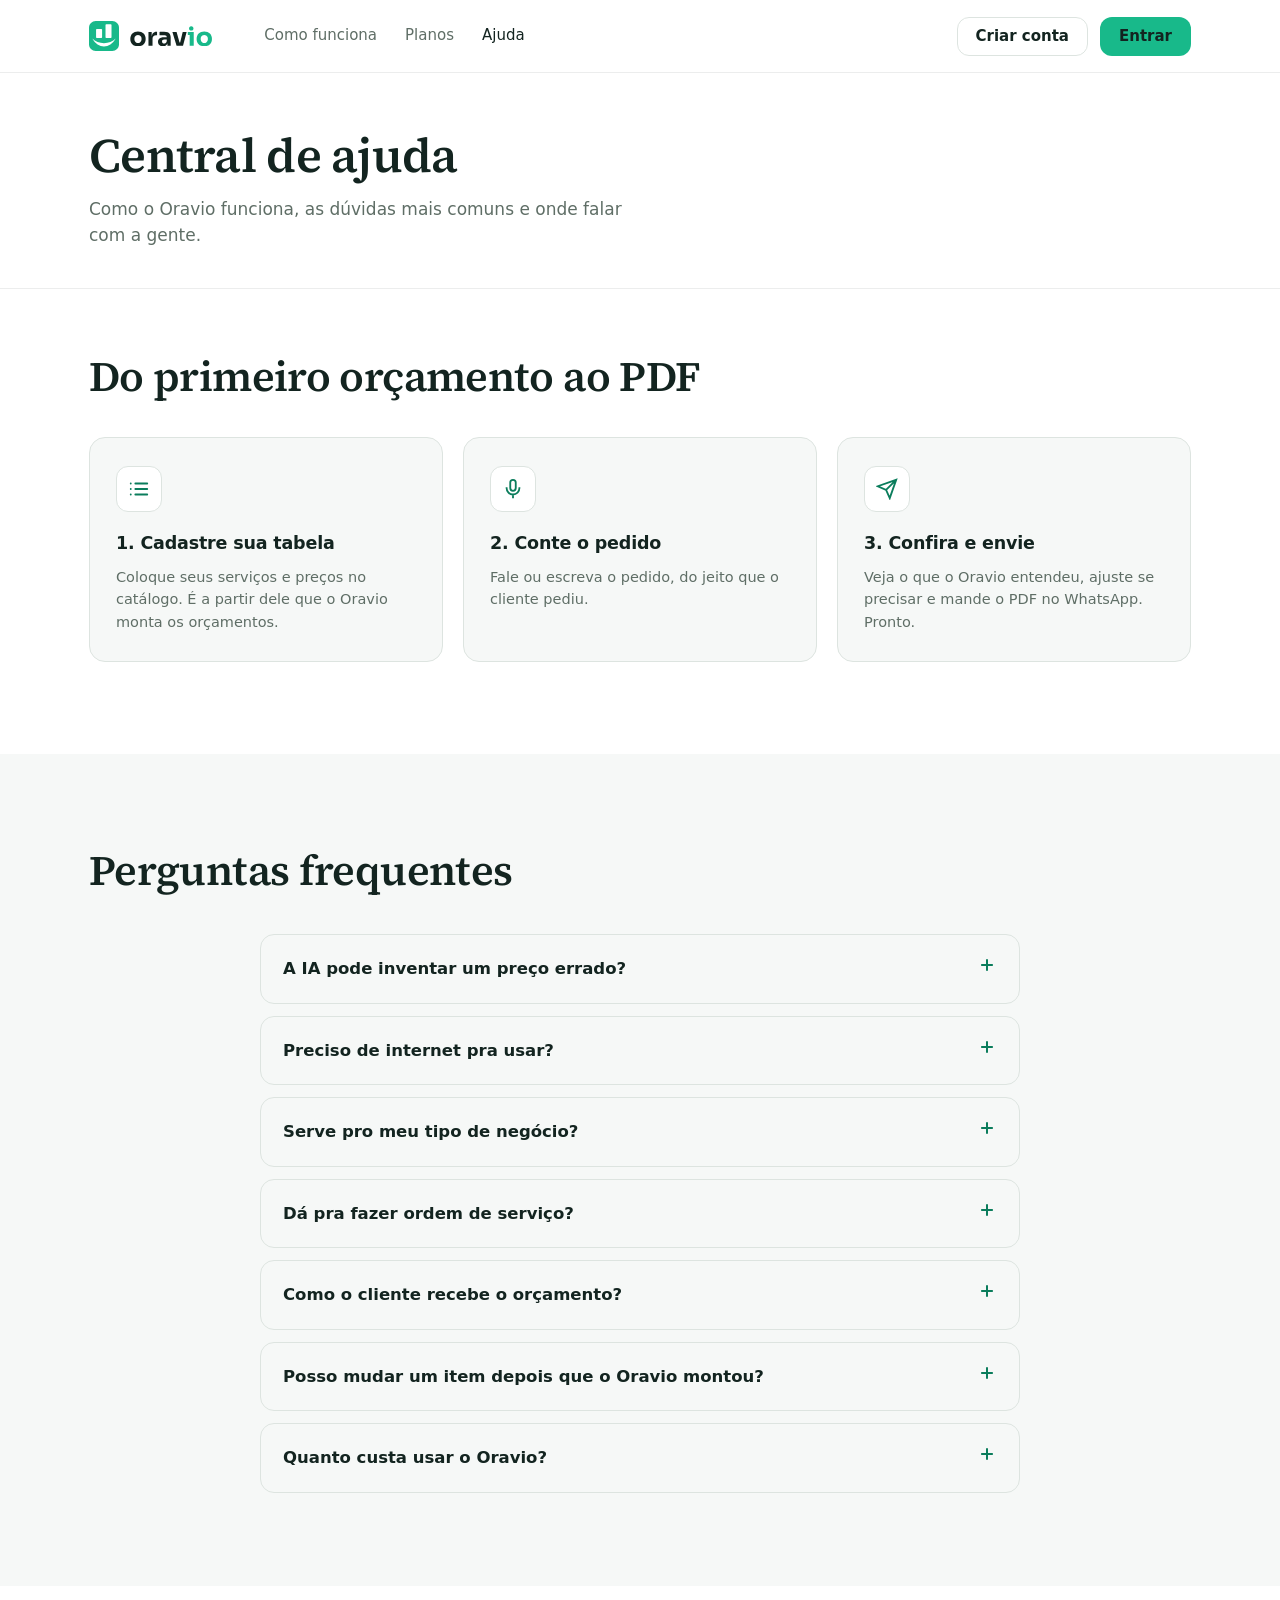
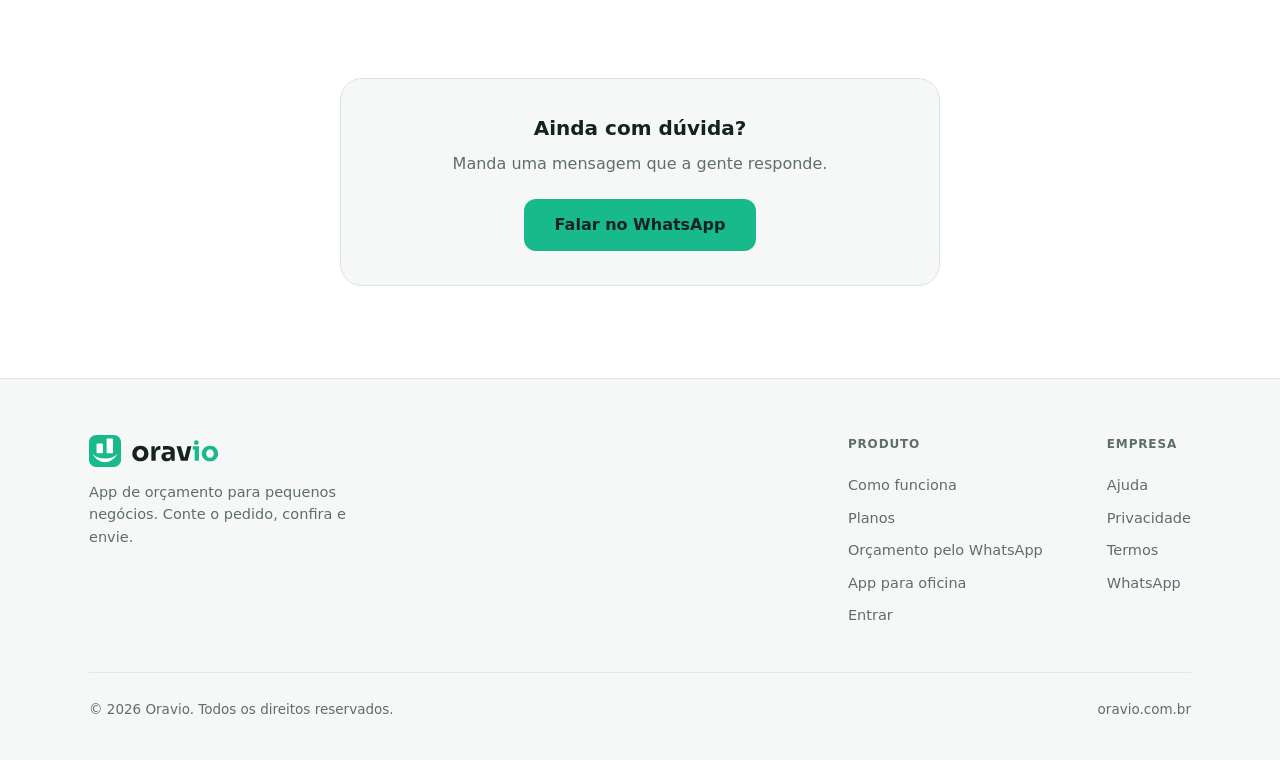
==== commit 1ec31b84: "OS fora das telas: a landing passa a citar a ordem de servico - Artigo da oficina: deixa de dizer qu" ====
--- a/ajuda.html
+++ b/ajuda.html
@@ -106,6 +106,10 @@
         <div class="ans">Se você faz orçamento com tabela de preços, serve. Locação, oficina, clínica, salão, assistência técnica e por aí vai — o Oravio não é preso a um único ramo.</div>
       </details>
       <details>
+        <summary>Dá pra fazer ordem de serviço?<span class="chev"><svg width="20" height="20" viewBox="0 0 24 24" fill="none" stroke="currentColor" stroke-width="2.4"><path d="M12 5v14M5 12h14"/></svg></span></summary>
+        <div class="ans">Dá, nos planos pagos e no teste. Quando o cliente aceita o orçamento, ou quando ele já chega deixando o aparelho, você toca em Abrir serviço. A ordem de serviço ganha número próprio, guarda fotos de como o aparelho entrou e acompanha o trabalho até a entrega: em serviço, pronto e entregue, com a assinatura de quem retira e a garantia. O cliente acompanha por um link.</div>
+      </details>
+      <details>
         <summary>Como o cliente recebe o orçamento?<span class="chev"><svg width="20" height="20" viewBox="0 0 24 24" fill="none" stroke="currentColor" stroke-width="2.4"><path d="M12 5v14M5 12h14"/></svg></span></summary>
         <div class="ans">De dois jeitos, e você escolhe: um PDF com a logo e os dados do seu negócio, pronto pra mandar no WhatsApp — ou um link que ele abre direto no navegador, sem instalar nada. Nada de print de tela. Se você cadastrar sua chave PIX, os dois já levam o QR Code pra ele pagar. E pelo link ele aceita o orçamento ali mesmo; você vê no app quando ele abriu e quando aceitou.</div>
       </details>
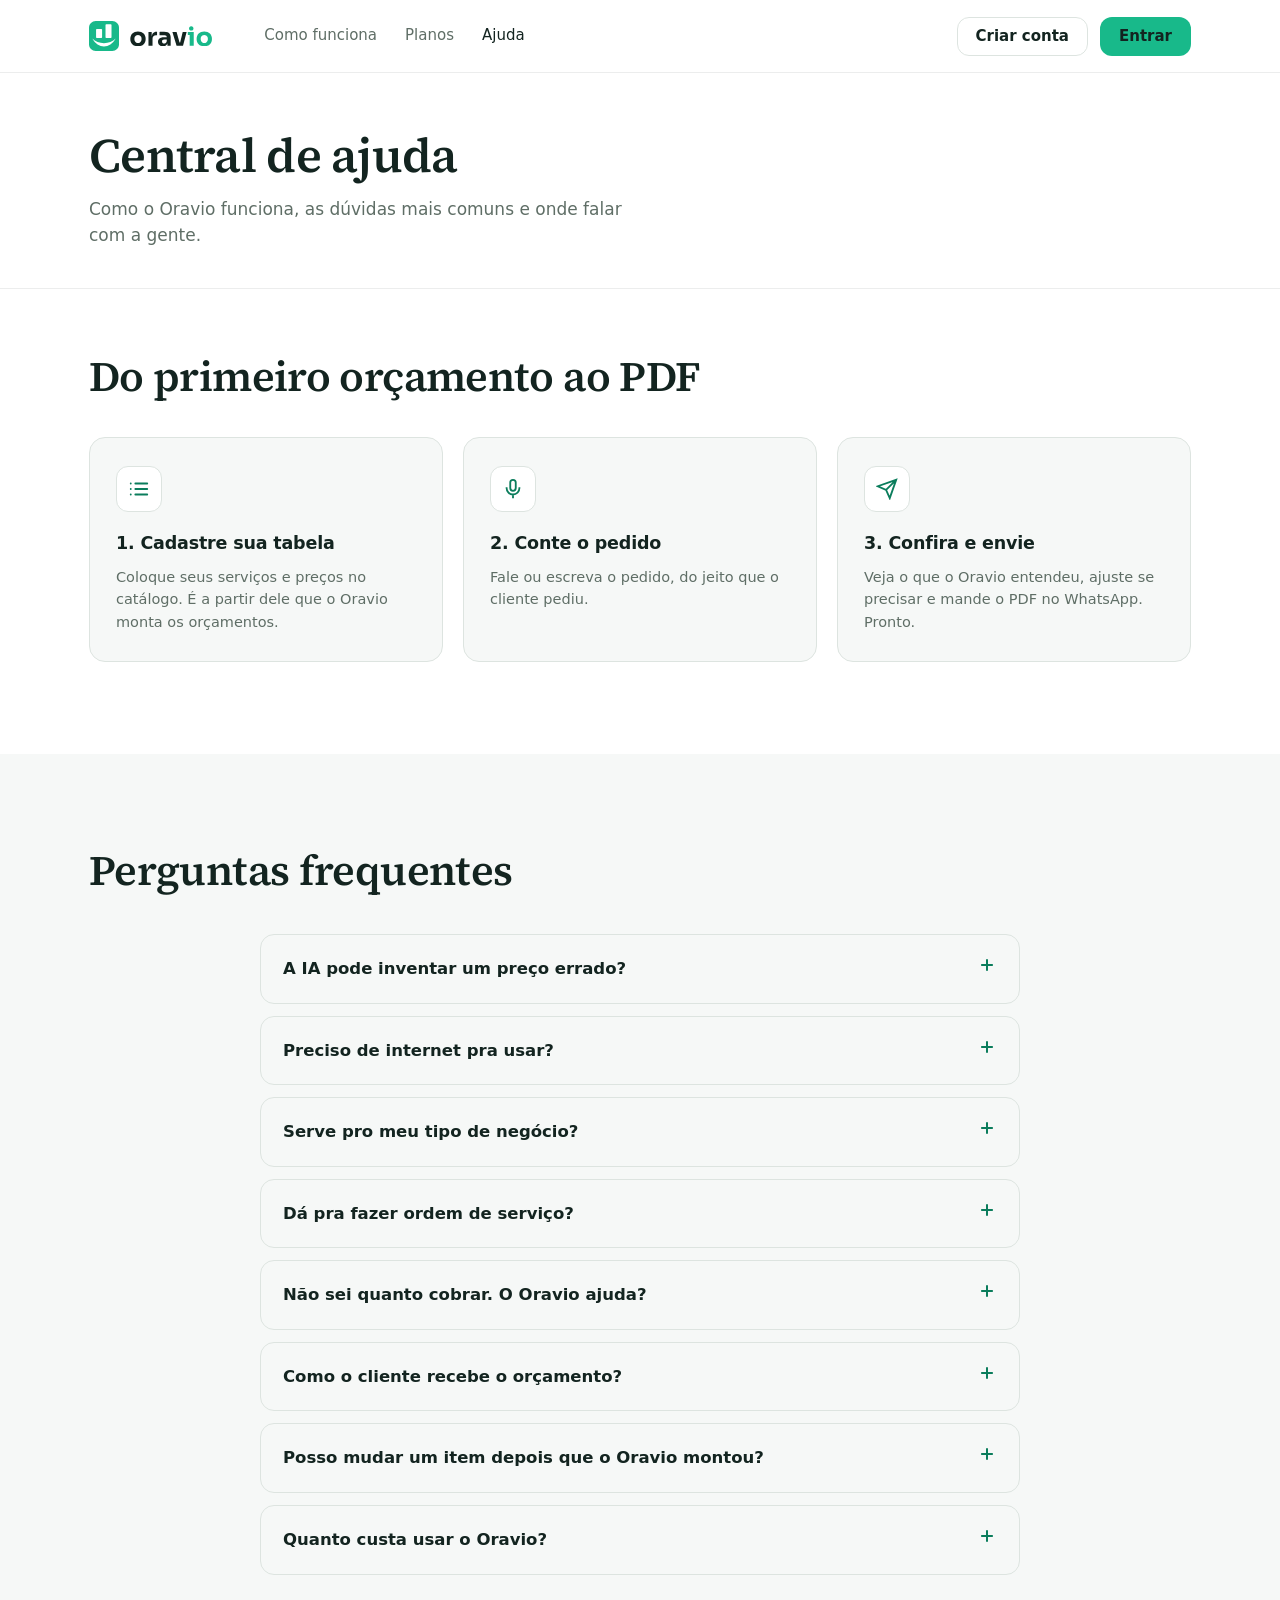
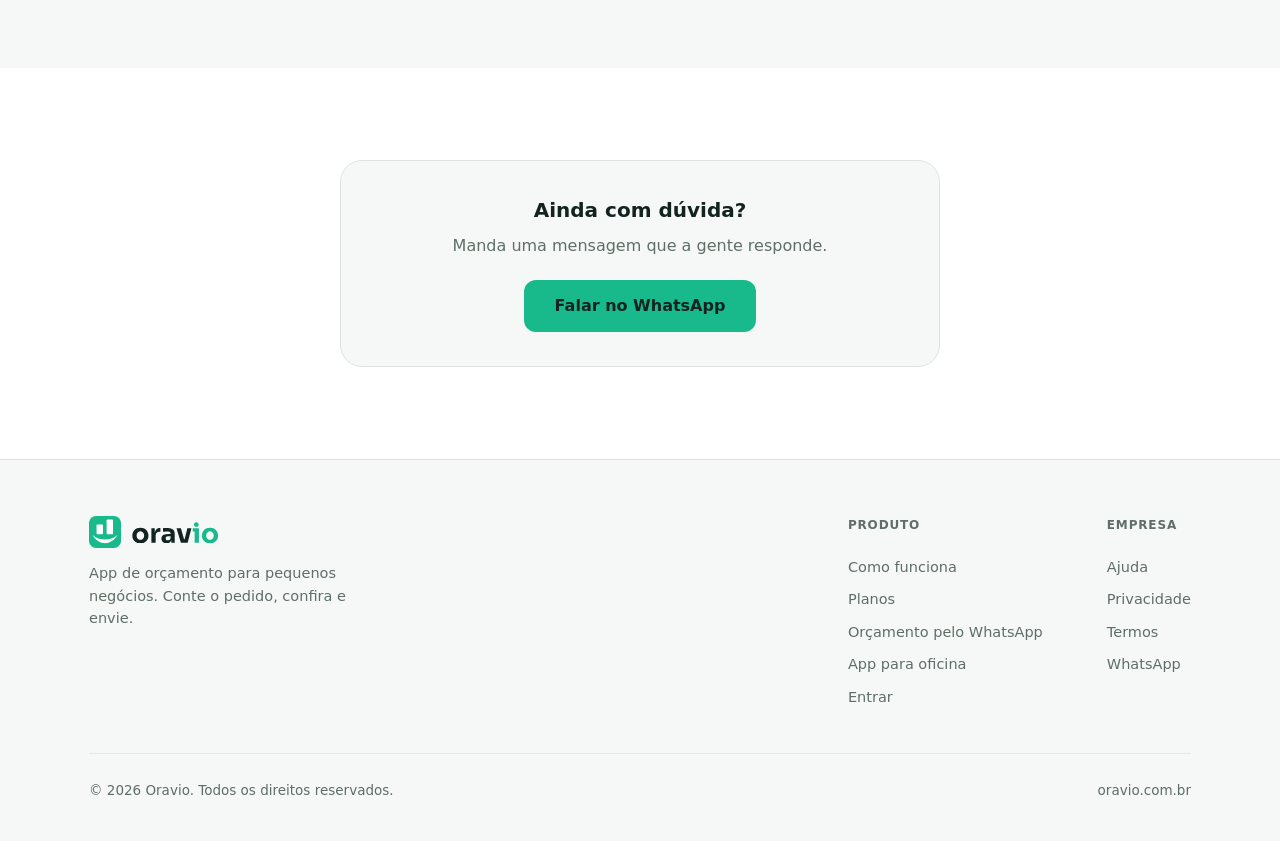
==== commit 6bbd5666: "Calculadora de preço na home, nos planos, na Ajuda e no llms.txt A calculadora do app vale para todo" ====
--- a/ajuda.html
+++ b/ajuda.html
@@ -107,7 +107,11 @@
       </details>
       <details>
         <summary>Dá pra fazer ordem de serviço?<span class="chev"><svg width="20" height="20" viewBox="0 0 24 24" fill="none" stroke="currentColor" stroke-width="2.4"><path d="M12 5v14M5 12h14"/></svg></span></summary>
-        <div class="ans">Dá, nos planos pagos e no teste. Quando o cliente aceita o orçamento, ou quando ele já chega deixando o aparelho, você toca em Abrir serviço. A ordem de serviço ganha número próprio, guarda fotos de como o aparelho entrou e acompanha o trabalho até a entrega: em serviço, pronto e entregue, com a assinatura de quem retira e a garantia. O cliente acompanha por um link.</div>
+        <div class="ans">Dá, nos planos pagos e no teste. Quando o cliente aceita o orçamento, ou quando ele já chega deixando o aparelho, você toca em Abrir serviço. A ordem de serviço ganha número próprio, guarda fotos de como o aparelho entrou e acompanha o trabalho até a entrega: em serviço, pronto e entregue, com a assinatura de quem retira e a garantia. O cliente acompanha por um link. <a href="ordem-de-servico.html">Veja como funciona</a>.</div>
+      </details>
+      <details>
+        <summary>Não sei quanto cobrar. O Oravio ajuda?<span class="chev"><svg width="20" height="20" viewBox="0 0 24 24" fill="none" stroke="currentColor" stroke-width="2.4"><path d="M12 5v14M5 12h14"/></svg></span></summary>
+        <div class="ans">Ajuda, em todos os planos, inclusive no Grátis. Você preenche uma vez quanto quer tirar por mês, seus gastos e impostos. Depois, no item do catálogo, toca em Calcular e diz quanto gasta para fazer o serviço ou quanto pagou no produto. O Oravio mostra o preço, até quanto dá de desconto sem prejuízo e quanto você já cobrou por aquele item. O cliente nunca vê os seus custos.</div>
       </details>
       <details>
         <summary>Como o cliente recebe o orçamento?<span class="chev"><svg width="20" height="20" viewBox="0 0 24 24" fill="none" stroke="currentColor" stroke-width="2.4"><path d="M12 5v14M5 12h14"/></svg></span></summary>
